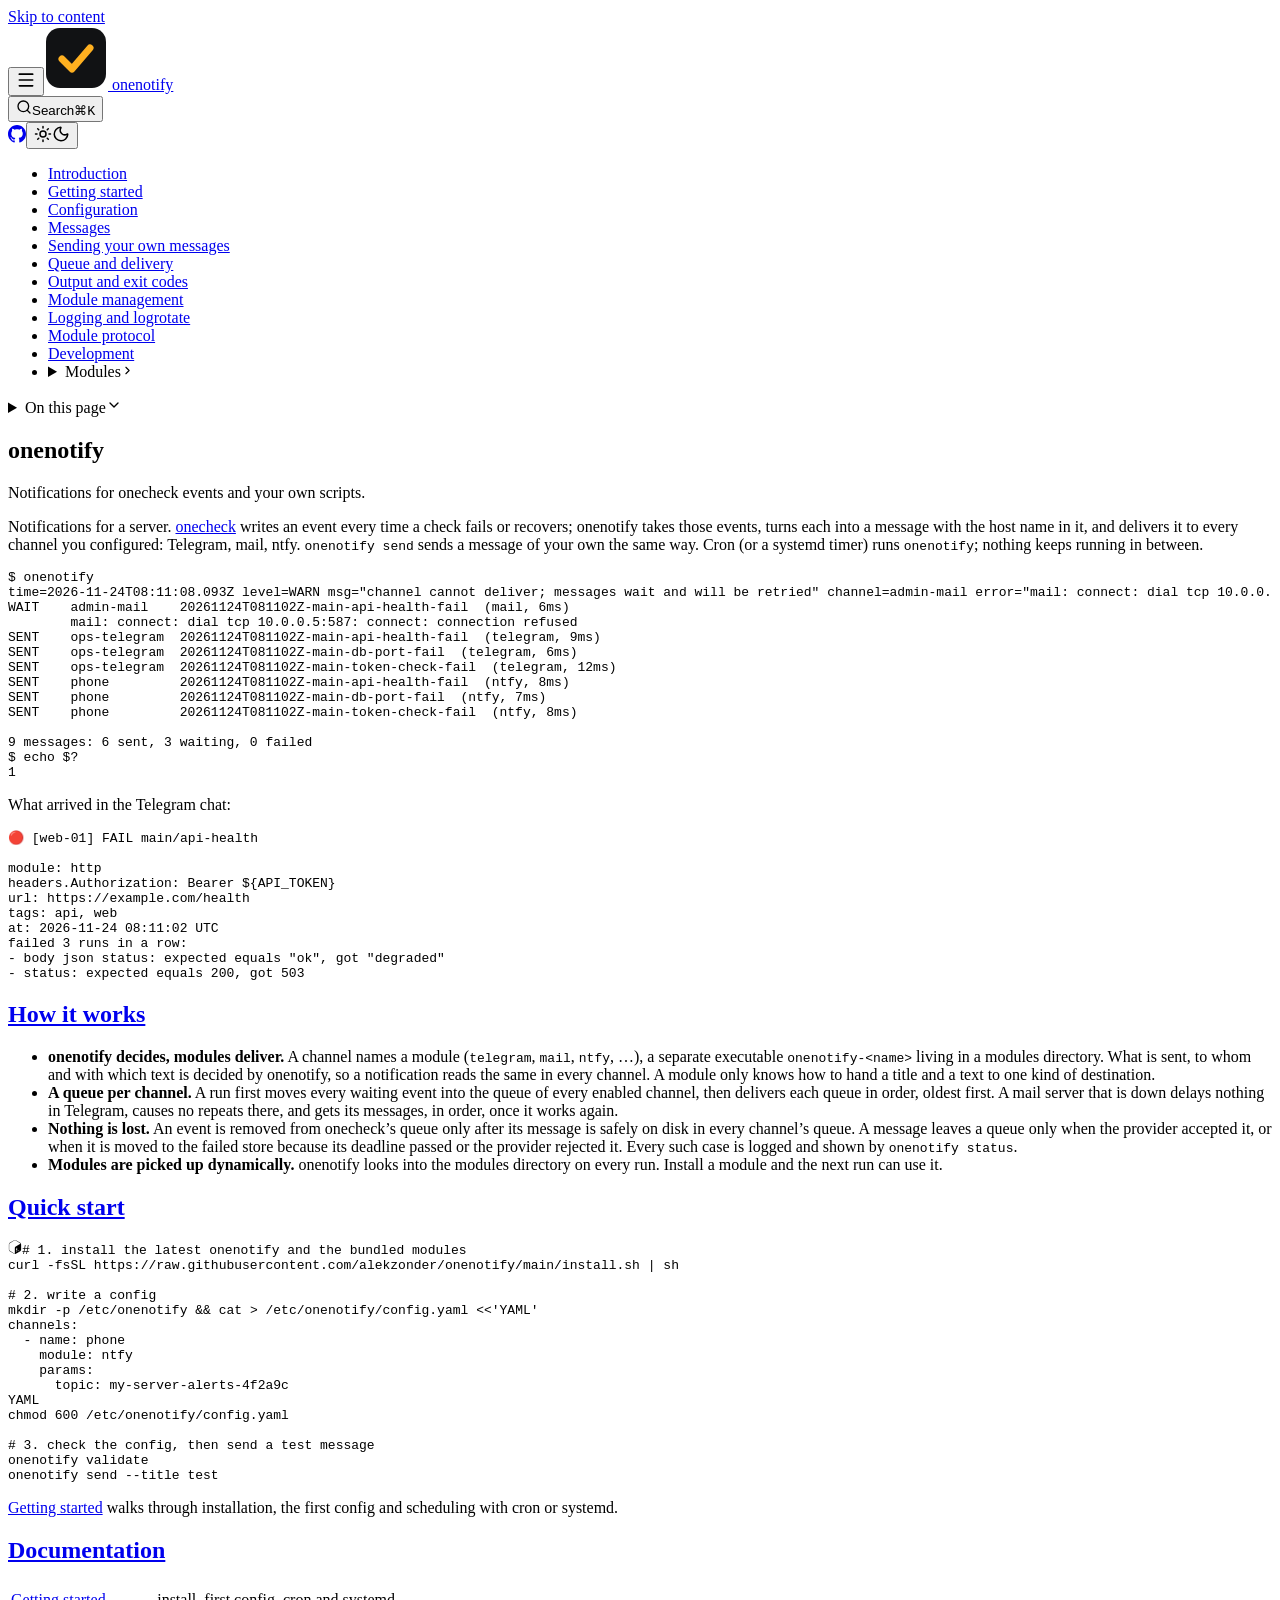
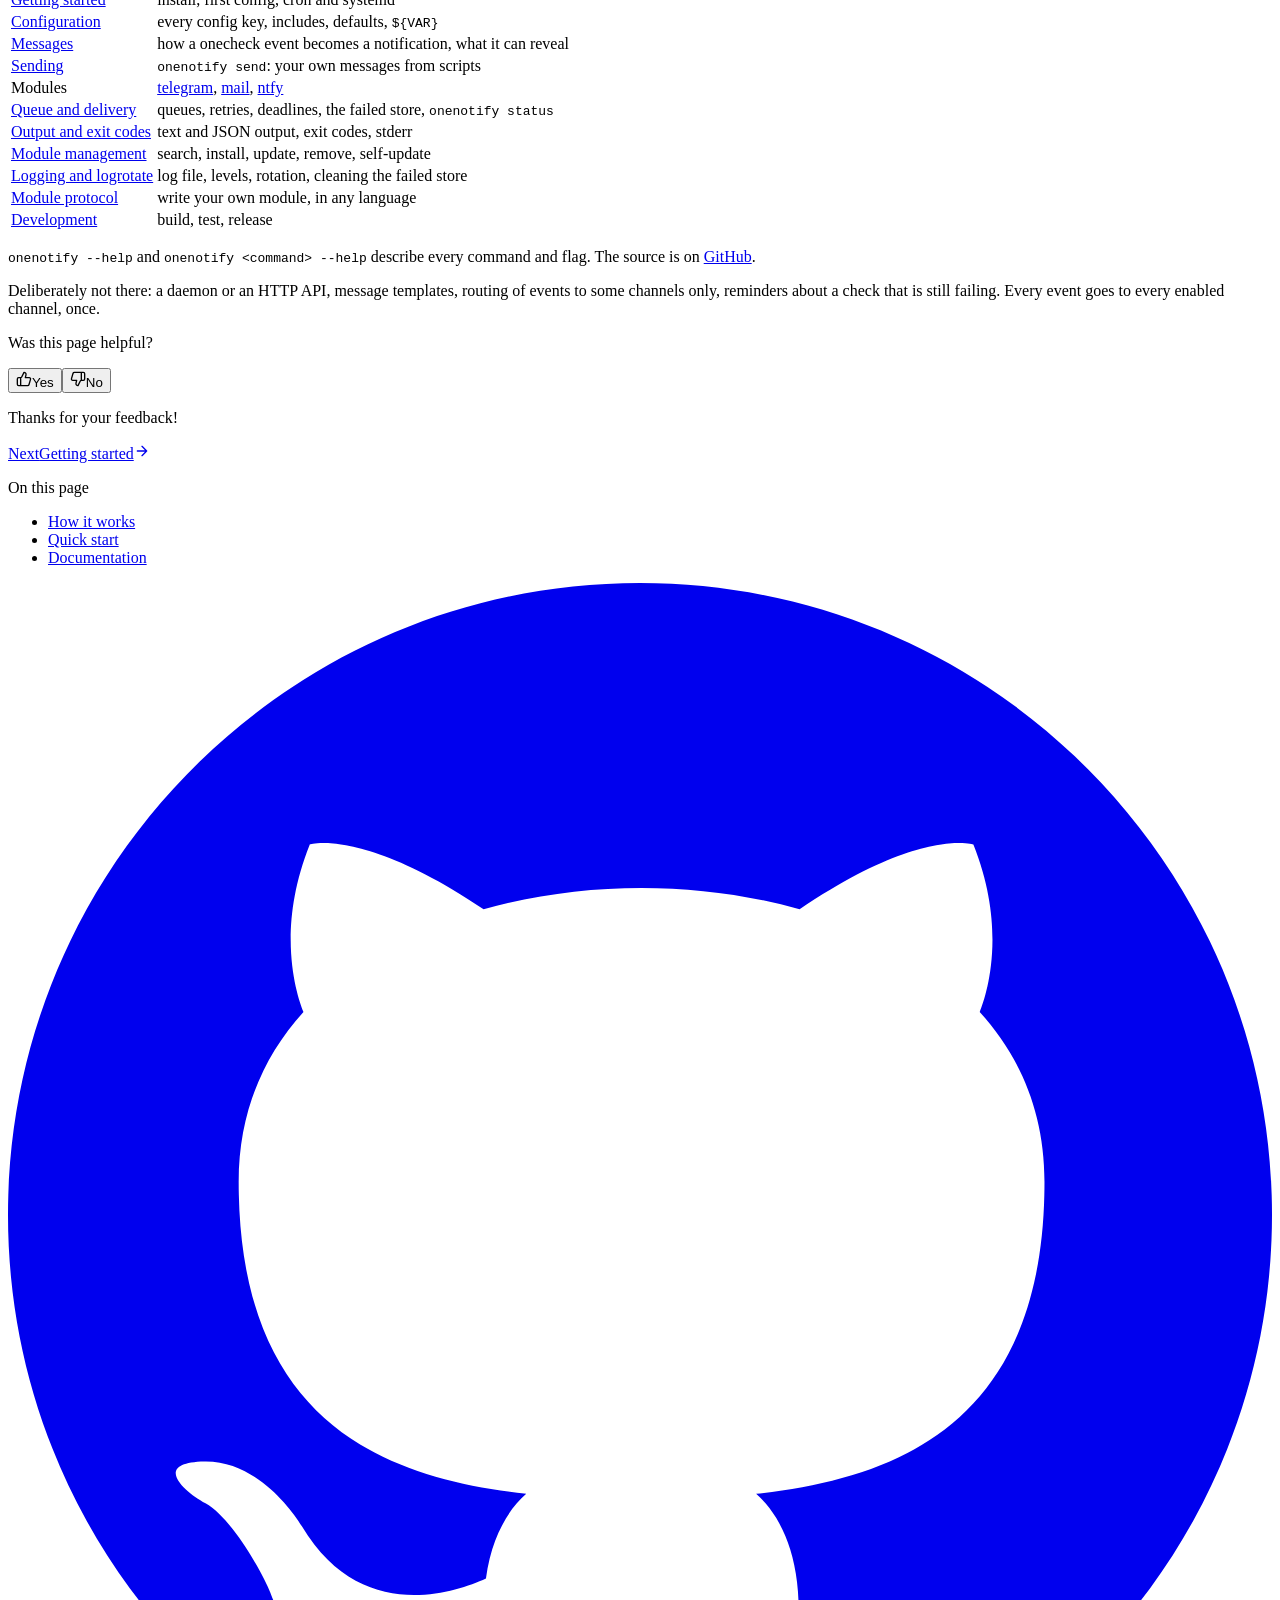
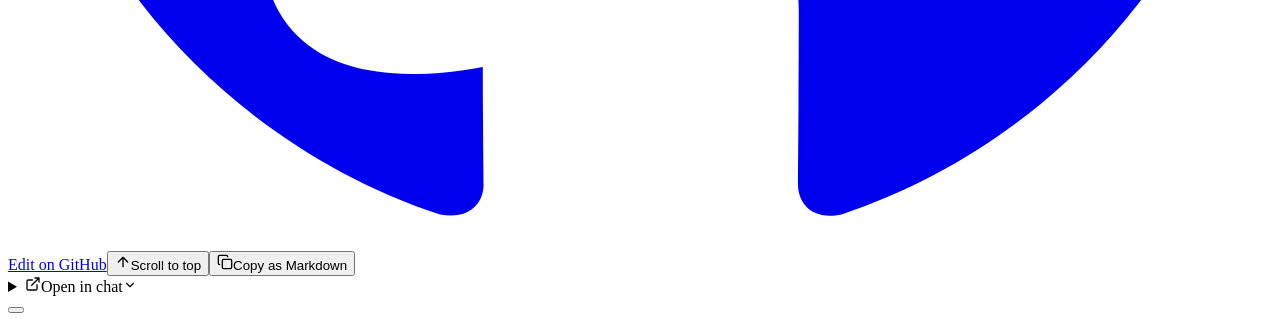
==== index.html @ 6917aebd "docs: publish a14c8c4" ====
<!DOCTYPE html><html dir="ltr" lang="en"><head><meta charset="utf-8"><meta name="viewport" content="width=device-width, initial-scale=1"><title>onenotify - onenotify</title><link href="/onenotify/favicon.svg" rel="icon" type="image/svg+xml"><style>@font-face{font-family:"Inter Tight-baf59d872beb280a";src:url("/onenotify/_astro/fonts/2536380416fd59fe.woff2") format("woff2");font-display:swap;unicode-range:U+0000-00FF,U+0131,U+0152-0153,U+02BB-02BC,U+02C6,U+02DA,U+02DC,U+0304,U+0308,U+0329,U+2000-206F,U+20AC,U+2122,U+2191,U+2193,U+2212,U+2215,U+FEFF,U+FFFD;font-weight:400;font-style:italic;}@font-face{font-family:"Inter Tight-baf59d872beb280a";src:url("/onenotify/_astro/fonts/2536380416fd59fe.woff2") format("woff2");font-display:swap;unicode-range:U+0000-00FF,U+0131,U+0152-0153,U+02BB-02BC,U+02C6,U+02DA,U+02DC,U+0304,U+0308,U+0329,U+2000-206F,U+20AC,U+2122,U+2191,U+2193,U+2212,U+2215,U+FEFF,U+FFFD;font-weight:500;font-style:italic;}@font-face{font-family:"Inter Tight-baf59d872beb280a";src:url("/onenotify/_astro/fonts/2536380416fd59fe.woff2") format("woff2");font-display:swap;unicode-range:U+0000-00FF,U+0131,U+0152-0153,U+02BB-02BC,U+02C6,U+02DA,U+02DC,U+0304,U+0308,U+0329,U+2000-206F,U+20AC,U+2122,U+2191,U+2193,U+2212,U+2215,U+FEFF,U+FFFD;font-weight:600;font-style:italic;}@font-face{font-family:"Inter Tight-baf59d872beb280a";src:url("/onenotify/_astro/fonts/2536380416fd59fe.woff2") format("woff2");font-display:swap;unicode-range:U+0000-00FF,U+0131,U+0152-0153,U+02BB-02BC,U+02C6,U+02DA,U+02DC,U+0304,U+0308,U+0329,U+2000-206F,U+20AC,U+2122,U+2191,U+2193,U+2212,U+2215,U+FEFF,U+FFFD;font-weight:700;font-style:italic;}@font-face{font-family:"Inter Tight-baf59d872beb280a";src:url("/onenotify/_astro/fonts/6d4bffbf7335e8f1.woff2") format("woff2");font-display:swap;unicode-range:U+0000-00FF,U+0131,U+0152-0153,U+02BB-02BC,U+02C6,U+02DA,U+02DC,U+0304,U+0308,U+0329,U+2000-206F,U+20AC,U+2122,U+2191,U+2193,U+2212,U+2215,U+FEFF,U+FFFD;font-weight:400;font-style:normal;}@font-face{font-family:"Inter Tight-baf59d872beb280a";src:url("/onenotify/_astro/fonts/6d4bffbf7335e8f1.woff2") format("woff2");font-display:swap;unicode-range:U+0000-00FF,U+0131,U+0152-0153,U+02BB-02BC,U+02C6,U+02DA,U+02DC,U+0304,U+0308,U+0329,U+2000-206F,U+20AC,U+2122,U+2191,U+2193,U+2212,U+2215,U+FEFF,U+FFFD;font-weight:500;font-style:normal;}@font-face{font-family:"Inter Tight-baf59d872beb280a";src:url("/onenotify/_astro/fonts/6d4bffbf7335e8f1.woff2") format("woff2");font-display:swap;unicode-range:U+0000-00FF,U+0131,U+0152-0153,U+02BB-02BC,U+02C6,U+02DA,U+02DC,U+0304,U+0308,U+0329,U+2000-206F,U+20AC,U+2122,U+2191,U+2193,U+2212,U+2215,U+FEFF,U+FFFD;font-weight:600;font-style:normal;}@font-face{font-family:"Inter Tight-baf59d872beb280a";src:url("/onenotify/_astro/fonts/6d4bffbf7335e8f1.woff2") format("woff2");font-display:swap;unicode-range:U+0000-00FF,U+0131,U+0152-0153,U+02BB-02BC,U+02C6,U+02DA,U+02DC,U+0304,U+0308,U+0329,U+2000-206F,U+20AC,U+2122,U+2191,U+2193,U+2212,U+2215,U+FEFF,U+FFFD;font-weight:700;font-style:normal;}@font-face{font-family:"Inter Tight-baf59d872beb280a fallback: Arial";src:local("Arial");font-display:swap;font-weight:400;font-style:italic;size-adjust:96.4951%;ascent-override:100.3937%;descent-override:24.9972%;line-gap-override:0%;}@font-face{font-family:"Inter Tight-baf59d872beb280a fallback: Arial";src:local("Arial");font-display:swap;font-weight:500;font-style:italic;size-adjust:96.4951%;ascent-override:100.3937%;descent-override:24.9972%;line-gap-override:0%;}@font-face{font-family:"Inter Tight-baf59d872beb280a fallback: Arial";src:local("Arial");font-display:swap;font-weight:600;font-style:italic;size-adjust:96.4951%;ascent-override:100.3937%;descent-override:24.9972%;line-gap-override:0%;}@font-face{font-family:"Inter Tight-baf59d872beb280a fallback: Arial Bold";src:local("Arial Bold");font-display:swap;font-weight:700;font-style:italic;size-adjust:89.6236%;ascent-override:108.0909%;descent-override:26.9138%;line-gap-override:0%;}@font-face{font-family:"Inter Tight-baf59d872beb280a fallback: Arial";src:local("Arial");font-display:swap;font-weight:400;font-style:normal;size-adjust:96.4951%;ascent-override:100.3937%;descent-override:24.9972%;line-gap-override:0%;}@font-face{font-family:"Inter Tight-baf59d872beb280a fallback: Arial";src:local("Arial");font-display:swap;font-weight:500;font-style:normal;size-adjust:96.4951%;ascent-override:100.3937%;descent-override:24.9972%;line-gap-override:0%;}@font-face{font-family:"Inter Tight-baf59d872beb280a fallback: Arial";src:local("Arial");font-display:swap;font-weight:600;font-style:normal;size-adjust:96.4951%;ascent-override:100.3937%;descent-override:24.9972%;line-gap-override:0%;}@font-face{font-family:"Inter Tight-baf59d872beb280a fallback: Arial Bold";src:local("Arial Bold");font-display:swap;font-weight:700;font-style:normal;size-adjust:89.6236%;ascent-override:108.0909%;descent-override:26.9138%;line-gap-override:0%;}:root{--blume-ff-inter-tight:"Inter Tight-baf59d872beb280a","Inter Tight-baf59d872beb280a fallback: Arial","Inter Tight-baf59d872beb280a fallback: Arial Bold",ui-sans-serif,system-ui,sans-serif;}</style><link rel="preload" href="/onenotify/_astro/fonts/2536380416fd59fe.woff2" as="font" type="font/woff2" crossorigin><link rel="preload" href="/onenotify/_astro/fonts/6d4bffbf7335e8f1.woff2" as="font" type="font/woff2" crossorigin><style>@font-face{font-family:Inter-b3ad1a2eee839360;src:url("/onenotify/_astro/fonts/91753f8d8da3aeb7.woff2") format("woff2");font-display:swap;unicode-range:U+0000-00FF,U+0131,U+0152-0153,U+02BB-02BC,U+02C6,U+02DA,U+02DC,U+0304,U+0308,U+0329,U+2000-206F,U+20AC,U+2122,U+2191,U+2193,U+2212,U+2215,U+FEFF,U+FFFD;font-weight:400;font-style:italic;}@font-face{font-family:Inter-b3ad1a2eee839360;src:url("/onenotify/_astro/fonts/91753f8d8da3aeb7.woff2") format("woff2");font-display:swap;unicode-range:U+0000-00FF,U+0131,U+0152-0153,U+02BB-02BC,U+02C6,U+02DA,U+02DC,U+0304,U+0308,U+0329,U+2000-206F,U+20AC,U+2122,U+2191,U+2193,U+2212,U+2215,U+FEFF,U+FFFD;font-weight:500;font-style:italic;}@font-face{font-family:Inter-b3ad1a2eee839360;src:url("/onenotify/_astro/fonts/91753f8d8da3aeb7.woff2") format("woff2");font-display:swap;unicode-range:U+0000-00FF,U+0131,U+0152-0153,U+02BB-02BC,U+02C6,U+02DA,U+02DC,U+0304,U+0308,U+0329,U+2000-206F,U+20AC,U+2122,U+2191,U+2193,U+2212,U+2215,U+FEFF,U+FFFD;font-weight:600;font-style:italic;}@font-face{font-family:Inter-b3ad1a2eee839360;src:url("/onenotify/_astro/fonts/91753f8d8da3aeb7.woff2") format("woff2");font-display:swap;unicode-range:U+0000-00FF,U+0131,U+0152-0153,U+02BB-02BC,U+02C6,U+02DA,U+02DC,U+0304,U+0308,U+0329,U+2000-206F,U+20AC,U+2122,U+2191,U+2193,U+2212,U+2215,U+FEFF,U+FFFD;font-weight:700;font-style:italic;}@font-face{font-family:Inter-b3ad1a2eee839360;src:url("/onenotify/_astro/fonts/e868cdf4720e9ea5.woff2") format("woff2");font-display:swap;unicode-range:U+0000-00FF,U+0131,U+0152-0153,U+02BB-02BC,U+02C6,U+02DA,U+02DC,U+0304,U+0308,U+0329,U+2000-206F,U+20AC,U+2122,U+2191,U+2193,U+2212,U+2215,U+FEFF,U+FFFD;font-weight:400;font-style:normal;}@font-face{font-family:Inter-b3ad1a2eee839360;src:url("/onenotify/_astro/fonts/e868cdf4720e9ea5.woff2") format("woff2");font-display:swap;unicode-range:U+0000-00FF,U+0131,U+0152-0153,U+02BB-02BC,U+02C6,U+02DA,U+02DC,U+0304,U+0308,U+0329,U+2000-206F,U+20AC,U+2122,U+2191,U+2193,U+2212,U+2215,U+FEFF,U+FFFD;font-weight:500;font-style:normal;}@font-face{font-family:Inter-b3ad1a2eee839360;src:url("/onenotify/_astro/fonts/e868cdf4720e9ea5.woff2") format("woff2");font-display:swap;unicode-range:U+0000-00FF,U+0131,U+0152-0153,U+02BB-02BC,U+02C6,U+02DA,U+02DC,U+0304,U+0308,U+0329,U+2000-206F,U+20AC,U+2122,U+2191,U+2193,U+2212,U+2215,U+FEFF,U+FFFD;font-weight:600;font-style:normal;}@font-face{font-family:Inter-b3ad1a2eee839360;src:url("/onenotify/_astro/fonts/e868cdf4720e9ea5.woff2") format("woff2");font-display:swap;unicode-range:U+0000-00FF,U+0131,U+0152-0153,U+02BB-02BC,U+02C6,U+02DA,U+02DC,U+0304,U+0308,U+0329,U+2000-206F,U+20AC,U+2122,U+2191,U+2193,U+2212,U+2215,U+FEFF,U+FFFD;font-weight:700;font-style:normal;}@font-face{font-family:"Inter-b3ad1a2eee839360 fallback: Arial";src:local("Arial");font-display:swap;font-weight:400;font-style:italic;size-adjust:107.7766%;ascent-override:89.885%;descent-override:22.3806%;line-gap-override:0%;}@font-face{font-family:"Inter-b3ad1a2eee839360 fallback: Arial";src:local("Arial");font-display:swap;font-weight:500;font-style:italic;size-adjust:107.7766%;ascent-override:89.885%;descent-override:22.3806%;line-gap-override:0%;}@font-face{font-family:"Inter-b3ad1a2eee839360 fallback: Arial";src:local("Arial");font-display:swap;font-weight:600;font-style:italic;size-adjust:107.7766%;ascent-override:89.885%;descent-override:22.3806%;line-gap-override:0%;}@font-face{font-family:"Inter-b3ad1a2eee839360 fallback: Arial Bold";src:local("Arial Bold");font-display:swap;font-weight:700;font-style:italic;size-adjust:100.1017%;ascent-override:96.7765%;descent-override:24.0966%;line-gap-override:0%;}@font-face{font-family:"Inter-b3ad1a2eee839360 fallback: Arial";src:local("Arial");font-display:swap;font-weight:400;font-style:normal;size-adjust:107.7766%;ascent-override:89.885%;descent-override:22.3806%;line-gap-override:0%;}@font-face{font-family:"Inter-b3ad1a2eee839360 fallback: Arial";src:local("Arial");font-display:swap;font-weight:500;font-style:normal;size-adjust:107.7766%;ascent-override:89.885%;descent-override:22.3806%;line-gap-override:0%;}@font-face{font-family:"Inter-b3ad1a2eee839360 fallback: Arial";src:local("Arial");font-display:swap;font-weight:600;font-style:normal;size-adjust:107.7766%;ascent-override:89.885%;descent-override:22.3806%;line-gap-override:0%;}@font-face{font-family:"Inter-b3ad1a2eee839360 fallback: Arial Bold";src:local("Arial Bold");font-display:swap;font-weight:700;font-style:normal;size-adjust:100.1017%;ascent-override:96.7765%;descent-override:24.0966%;line-gap-override:0%;}:root{--blume-ff-inter:Inter-b3ad1a2eee839360,"Inter-b3ad1a2eee839360 fallback: Arial","Inter-b3ad1a2eee839360 fallback: Arial Bold",ui-sans-serif,system-ui,sans-serif;}</style><link rel="preload" href="/onenotify/_astro/fonts/91753f8d8da3aeb7.woff2" as="font" type="font/woff2" crossorigin><link rel="preload" href="/onenotify/_astro/fonts/e868cdf4720e9ea5.woff2" as="font" type="font/woff2" crossorigin><style>@font-face{font-family:"IBM Plex Mono-66157aa95d42a4d7";src:url("/onenotify/_astro/fonts/121d3c4ae083d4e8.woff2") format("woff2");font-display:swap;unicode-range:U+0000-00FF,U+0131,U+0152-0153,U+02BB-02BC,U+02C6,U+02DA,U+02DC,U+0304,U+0308,U+0329,U+2000-206F,U+20AC,U+2122,U+2191,U+2193,U+2212,U+2215,U+FEFF,U+FFFD;font-weight:400;font-style:italic;}@font-face{font-family:"IBM Plex Mono-66157aa95d42a4d7";src:url("/onenotify/_astro/fonts/b845a071c227efe7.woff2") format("woff2");font-display:swap;unicode-range:U+0000-00FF,U+0131,U+0152-0153,U+02BB-02BC,U+02C6,U+02DA,U+02DC,U+0304,U+0308,U+0329,U+2000-206F,U+20AC,U+2122,U+2191,U+2193,U+2212,U+2215,U+FEFF,U+FFFD;font-weight:500;font-style:italic;}@font-face{font-family:"IBM Plex Mono-66157aa95d42a4d7";src:url("/onenotify/_astro/fonts/a51cd8cf8c448d24.woff2") format("woff2");font-display:swap;unicode-range:U+0000-00FF,U+0131,U+0152-0153,U+02BB-02BC,U+02C6,U+02DA,U+02DC,U+0304,U+0308,U+0329,U+2000-206F,U+20AC,U+2122,U+2191,U+2193,U+2212,U+2215,U+FEFF,U+FFFD;font-weight:600;font-style:italic;}@font-face{font-family:"IBM Plex Mono-66157aa95d42a4d7";src:url("/onenotify/_astro/fonts/c7badacef09f3c2d.woff2") format("woff2");font-display:swap;unicode-range:U+0000-00FF,U+0131,U+0152-0153,U+02BB-02BC,U+02C6,U+02DA,U+02DC,U+0304,U+0308,U+0329,U+2000-206F,U+20AC,U+2122,U+2191,U+2193,U+2212,U+2215,U+FEFF,U+FFFD;font-weight:400;font-style:normal;}@font-face{font-family:"IBM Plex Mono-66157aa95d42a4d7";src:url("/onenotify/_astro/fonts/d24207bc4518df49.woff2") format("woff2");font-display:swap;unicode-range:U+0000-00FF,U+0131,U+0152-0153,U+02BB-02BC,U+02C6,U+02DA,U+02DC,U+0304,U+0308,U+0329,U+2000-206F,U+20AC,U+2122,U+2191,U+2193,U+2212,U+2215,U+FEFF,U+FFFD;font-weight:500;font-style:normal;}@font-face{font-family:"IBM Plex Mono-66157aa95d42a4d7";src:url("/onenotify/_astro/fonts/46a5a390fda0f23a.woff2") format("woff2");font-display:swap;unicode-range:U+0000-00FF,U+0131,U+0152-0153,U+02BB-02BC,U+02C6,U+02DA,U+02DC,U+0304,U+0308,U+0329,U+2000-206F,U+20AC,U+2122,U+2191,U+2193,U+2212,U+2215,U+FEFF,U+FFFD;font-weight:600;font-style:normal;}@font-face{font-family:"IBM Plex Mono-66157aa95d42a4d7 fallback: Courier New";src:local("Courier New");font-display:swap;font-weight:400;font-style:italic;size-adjust:99.9837%;ascent-override:102.5167%;descent-override:27.5045%;}@font-face{font-family:"IBM Plex Mono-66157aa95d42a4d7 fallback: Courier New";src:local("Courier New");font-display:swap;font-weight:500;font-style:italic;size-adjust:99.9837%;ascent-override:102.5167%;descent-override:27.5045%;}@font-face{font-family:"IBM Plex Mono-66157aa95d42a4d7 fallback: Courier New";src:local("Courier New");font-display:swap;font-weight:600;font-style:italic;size-adjust:99.9837%;ascent-override:102.5167%;descent-override:27.5045%;}@font-face{font-family:"IBM Plex Mono-66157aa95d42a4d7 fallback: Courier New";src:local("Courier New");font-display:swap;font-weight:400;font-style:normal;size-adjust:99.9837%;ascent-override:102.5167%;descent-override:27.5045%;}@font-face{font-family:"IBM Plex Mono-66157aa95d42a4d7 fallback: Courier New";src:local("Courier New");font-display:swap;font-weight:500;font-style:normal;size-adjust:99.9837%;ascent-override:102.5167%;descent-override:27.5045%;}@font-face{font-family:"IBM Plex Mono-66157aa95d42a4d7 fallback: Courier New";src:local("Courier New");font-display:swap;font-weight:600;font-style:normal;size-adjust:99.9837%;ascent-override:102.5167%;descent-override:27.5045%;}:root{--blume-ff-ibm-plex-mono:"IBM Plex Mono-66157aa95d42a4d7","IBM Plex Mono-66157aa95d42a4d7 fallback: Courier New",ui-monospace,"SF Mono",Menlo,monospace;}</style><link rel="preload" href="/onenotify/_astro/fonts/121d3c4ae083d4e8.woff2" as="font" type="font/woff2" crossorigin><link rel="preload" href="/onenotify/_astro/fonts/b845a071c227efe7.woff2" as="font" type="font/woff2" crossorigin><link rel="preload" href="/onenotify/_astro/fonts/a51cd8cf8c448d24.woff2" as="font" type="font/woff2" crossorigin><link rel="preload" href="/onenotify/_astro/fonts/c7badacef09f3c2d.woff2" as="font" type="font/woff2" crossorigin><link rel="preload" href="/onenotify/_astro/fonts/d24207bc4518df49.woff2" as="font" type="font/woff2" crossorigin><link rel="preload" href="/onenotify/_astro/fonts/46a5a390fda0f23a.woff2" as="font" type="font/woff2" crossorigin><link rel="canonical" href="https://alekzonder.github.io/onenotify"><meta name="description" content="Notifications for onecheck events and your own scripts."><meta property="og:type" content="website"><meta property="og:site_name" content="onenotify"><meta property="og:title" content="onenotify - onenotify"><meta property="og:description" content="Notifications for onecheck events and your own scripts."><meta property="og:url" content="https://alekzonder.github.io/onenotify"><meta property="og:image" content="https://alekzonder.github.io/onenotify/og/index.png"><meta property="og:image:type" content="image/png"><meta property="og:image:width" content="1200"><meta property="og:image:height" content="630"><meta property="og:image:alt" content="onenotify - onenotify"><meta name="twitter:image" content="https://alekzonder.github.io/onenotify/og/index.png"><meta name="twitter:image:alt" content="onenotify - onenotify"><meta name="twitter:card" content="summary_large_image"><meta name="twitter:title" content="onenotify - onenotify"><meta name="twitter:description" content="Notifications for onecheck events and your own scripts."><script type="application/ld+json">{"@context":"https://schema.org","@graph":[{"@id":"https://alekzonder.github.io#website","@type":"WebSite","name":"onenotify","url":"https://alekzonder.github.io/onenotify"}]}</script><script data-mode="system">(()=>{const m=document.currentScript?.dataset.mode??"system";const s=localStorage.getItem("blume-theme");const sys=matchMedia("(prefers-color-scheme: dark)").matches?"dark":"light";document.documentElement.dataset.theme=s??(m==="system"?sys:m);})();</script><link rel="stylesheet" href="/onenotify/_astro/Header.M5HZBbqe.css"><link rel="stylesheet" href="/onenotify/_astro/_..Dh1lrEbS.css"></head><body class="bg-background font-sans text-foreground antialiased" data-blume-image-zoom data-i18n-copy-code="Copy code" data-i18n-diagram-error="Could not render this diagram."><a class="absolute start-[-999px] top-0 z-[100] bg-accent px-4 py-2 text-accent-foreground focus:start-0" href="#blume-content">Skip to content</a><header class="sticky top-0 z-40 flex h-16 items-center gap-3 bg-background/90 px-4 backdrop-blur md:px-6" data-blume-header><button aria-label="Toggle navigation" class="inline-flex size-9 cursor-pointer items-center justify-center rounded-full text-muted-foreground transition-colors hover:bg-muted hover:text-foreground lg:hidden" data-blume-nav-toggle type="button"><svg aria-hidden="true" height="20" viewBox="0 0 24 24" width="20" xmlns="http://www.w3.org/2000/svg"><path fill="none" stroke="currentColor" stroke-linecap="round" stroke-linejoin="round" stroke-width="2" d="M4 5h16M4 12h16M4 19h16"/></svg></button><a class="inline-flex items-center gap-2 font-semibold text-base text-foreground" href="/onenotify"><span aria-hidden="true" class="inline-flex h-5 items-center [&amp;&gt;svg]:h-5 [&amp;&gt;svg]:w-auto"><svg xmlns="http://www.w3.org/2000/svg" width="64" height="64" viewBox="0 0 64 64">
  <rect x="2" y="2" width="60" height="60" rx="14" fill="#111214"/>
  <path d="M18 33 L28 43 L46 22" fill="none" stroke="#ffb020" stroke-width="7" stroke-linecap="round" stroke-linejoin="round"/>
</svg>
</span><span>onenotify</span></a><div class="flex-1"></div><script type="module" src="/onenotify/_astro/Search.astro_astro_type_script_index_0_lang.CMURajBg.js"></script><blume-search class="contents" data-i18n-all="All" data-i18n-ask="Ask AI" data-i18n-ask-hint="Get an instant answer from AI" data-i18n-dev="Search is available in the production build." data-i18n-empty="No results found." data-i18n-error="Something went wrong. Please try again." data-i18n-popular="Popular" data-i18n-results="Results"><button aria-label="Search" class="inline-flex h-9 cursor-pointer items-center gap-2 rounded-full border border-border bg-background px-3 text-muted-foreground text-sm transition-colors hover:border-foreground hover:text-foreground sm:min-w-48" data-blume-search-open type="button"><svg aria-hidden="true" height="16" viewBox="0 0 24 24" width="16" xmlns="http://www.w3.org/2000/svg"><g fill="none" stroke="currentColor" stroke-linecap="round" stroke-linejoin="round" stroke-width="2"><path d="m21 21l-4.34-4.34"/><circle cx="11" cy="11" r="8"/></g></svg><span class="flex-1 text-start max-sm:hidden">Search</span><kbd class="font-mono text-[0.7rem] max-sm:hidden" data-blume-search-kbd>⌘K</kbd></button><dialog aria-label="Search docs" class="mx-auto mt-[8vh] mb-auto h-[min(480px,90dvh)] w-[min(62.5rem,94vw)] flex-col overflow-hidden rounded-blume border border-border bg-background/80 p-0 text-foreground shadow-2xl outline-none backdrop-blur-xl backdrop:bg-black/30 open:flex sm:mt-auto" data-blume-search-dialog><div class="flex items-center gap-2.5 border-border border-b px-4 py-3 text-muted-foreground"><svg aria-hidden="true" height="18" viewBox="0 0 24 24" width="18" xmlns="http://www.w3.org/2000/svg"><g fill="none" stroke="currentColor" stroke-linecap="round" stroke-linejoin="round" stroke-width="2"><path d="m21 21l-4.34-4.34"/><circle cx="11" cy="11" r="8"/></g></svg><input aria-label="Search docs" autocomplete="off" class="flex-1 border-0 bg-transparent text-foreground text-sm pointer-coarse:text-base focus:outline-none [&amp;::-webkit-search-cancel-button]:appearance-none" data-blume-search-input placeholder="Search documentation…" type="search"><kbd class="rounded border border-border bg-muted px-1 py-0.5 font-mono text-[0.7rem]">Esc</kbd></div><div class="grid min-h-0 flex-1 md:grid-cols-[22rem_minmax(0,1fr)]" data-blume-search-grid><div class="flex min-h-0 flex-col md:border-border md:border-e"><div class="flex flex-wrap gap-1.5 border-border border-b px-3 py-2" data-blume-search-filters hidden></div><div class="min-h-0 flex-1 overflow-y-auto p-2" data-blume-search-results></div><p class="m-0 px-4 py-6 text-center text-muted-foreground text-sm" data-blume-search-message hidden></p></div><div class="hidden min-h-0 overflow-y-auto p-5 md:block" data-blume-search-preview></div></div><div class="flex items-center justify-between gap-3 border-border border-t px-3 py-2 text-muted-foreground text-xs"><span></span><div class="flex items-center gap-3"><span class="flex items-center gap-1"><kbd class="rounded border border-border bg-muted px-1 py-0.5 font-mono text-[0.65rem]">↑</kbd><kbd class="rounded border border-border bg-muted px-1 py-0.5 font-mono text-[0.65rem]">↓</kbd>navigate</span><span class="flex items-center gap-1"><kbd class="rounded border border-border bg-muted px-1 py-0.5 font-mono text-[0.65rem]">↵</kbd>open</span><span class="flex items-center gap-1 max-md:hidden"><kbd class="rounded border border-border bg-muted px-1 py-0.5 font-mono text-[0.65rem]" data-blume-search-preview-kbd>⌘J</kbd>preview</span></div></div></dialog><script data-blume-search-popular type="application/json">[{"label":"Introduction","route":"/"},{"label":"Getting started","route":"/getting-started"},{"label":"Configuration","route":"/configuration"},{"label":"Messages","route":"/messages"},{"label":"Sending your own messages","route":"/sending"},{"label":"Queue and delivery","route":"/queue-and-delivery"}]</script></blume-search><div class="flex items-center gap-2"><a aria-label="GitHub repository" class="inline-flex size-9 cursor-pointer items-center justify-center rounded-full text-muted-foreground transition-colors hover:bg-muted hover:text-foreground" href="https://github.com/alekzonder/onenotify" rel="noreferrer" target="_blank"><svg aria-hidden="true" fill="currentColor" height="18" viewBox="0 0 16 16" width="18" xmlns="http://www.w3.org/2000/svg"><path fill-rule="evenodd" clip-rule="evenodd" d="M8 0C3.58 0 0 3.58 0 8C0 11.54 2.29 14.53 5.47 15.59C5.87 15.66 6.02 15.42 6.02 15.21C6.02 15.02 6.01 14.39 6.01 13.72C4 14.09 3.48 13.23 3.32 12.78C3.23 12.55 2.84 11.84 2.5 11.65C2.22 11.5 1.82 11.13 2.49 11.12C3.12 11.11 3.57 11.7 3.72 11.94C4.44 13.15 5.59 12.81 6.05 12.6C6.12 12.08 6.33 11.73 6.56 11.53C4.78 11.33 2.92 10.64 2.92 7.58C2.92 6.71 3.23 5.99 3.74 5.43C3.66 5.23 3.38 4.41 3.82 3.31C3.82 3.31 4.49 3.1 6.02 4.13C6.66 3.95 7.34 3.86 8.02 3.86C8.7 3.86 9.38 3.95 10.02 4.13C11.55 3.09 12.22 3.31 12.22 3.31C12.66 4.41 12.38 5.23 12.3 5.43C12.81 5.99 13.12 6.7 13.12 7.58C13.12 10.65 11.25 11.33 9.47 11.53C9.76 11.78 10.01 12.26 10.01 13.01C10.01 14.08 10 14.94 10 15.21C10 15.42 10.15 15.67 10.55 15.59C13.71 14.53 16 11.53 16 8C16 3.58 12.42 0 8 0Z"/></svg></a><button aria-label="Toggle color theme" class="inline-flex size-9 cursor-pointer items-center justify-center rounded-full text-muted-foreground transition-colors hover:bg-muted hover:text-foreground" data-blume-theme-toggle type="button"><span class="inline-flex dark:hidden"><svg aria-hidden="true" height="18" viewBox="0 0 24 24" width="18" xmlns="http://www.w3.org/2000/svg"><g fill="none" stroke="currentColor" stroke-linecap="round" stroke-linejoin="round" stroke-width="2"><circle cx="12" cy="12" r="4"/><path d="M12 2v2m0 16v2M4.93 4.93l1.41 1.41m11.32 11.32l1.41 1.41M2 12h2m16 0h2M6.34 17.66l-1.41 1.41M19.07 4.93l-1.41 1.41"/></g></svg></span><span class="hidden dark:inline-flex"><svg aria-hidden="true" height="18" viewBox="0 0 24 24" width="18" xmlns="http://www.w3.org/2000/svg"><path fill="none" stroke="currentColor" stroke-linecap="round" stroke-linejoin="round" stroke-width="2" d="M20.985 12.486a9 9 0 1 1-9.473-9.472c.405-.022.617.46.402.803a6 6 0 0 0 8.268 8.268c.344-.215.825-.004.803.401"/></svg></span></button></div></header><script>(()=>{const dr=()=>{const h=document.querySelector("[data-blume-header]");if(h){document.documentElement.style.setProperty("--blume-drawer-top",h.getBoundingClientRect().bottom+"px");}};document.addEventListener("click",(e)=>{const t=e.target.closest("[data-blume-theme-toggle]");if(t){const d=document.documentElement;const next=d.dataset.theme==="dark"?"light":"dark";const s=document.createElement("style");s.appendChild(document.createTextNode("*,*::before,*::after{transition:none!important}"));document.head.appendChild(s);d.dataset.theme=next;localStorage.setItem("blume-theme",next);window.getComputedStyle(d).opacity;setTimeout(()=>document.head.removeChild(s),1);}const n=e.target.closest("[data-blume-nav-toggle]");if(n){const d=document.documentElement;const open=d.toggleAttribute("data-blume-nav-open");if(open){dr();}d.style.overflow=open?"hidden":"";}const b=e.target.closest("[data-blume-banner-dismiss]");if(b){const bar=b.closest("[data-blume-banner]");const k=bar&&bar.getAttribute("data-banner-key");if(k){localStorage.setItem("blume-banner:"+k,"1");}document.documentElement.setAttribute("data-blume-banner-hidden","");requestAnimationFrame(dr);}});addEventListener("resize",()=>{const d=document.documentElement;if(!d.hasAttribute("data-blume-nav-open")){return;}if(matchMedia("(min-width:64rem)").matches){d.removeAttribute("data-blume-nav-open");d.style.overflow="";}else{dr();}});})();</script><div class="mx-auto grid grid-cols-1 items-start lg:grid-cols-[17.5rem_minmax(0,1fr)] xl:grid-cols-[17.5rem_minmax(0,1fr)_17.5rem]" data-blume-doc-grid><aside aria-label="Primary" data-blume-nav-drawer class="fixed top-[var(--blume-drawer-top,4rem)] start-0 z-[35] h-[calc(100dvh-var(--blume-drawer-top,4rem))] w-64 max-w-[80vw] -translate-x-[105%] overflow-y-auto border-border border-e bg-background px-5 pt-4 pb-6 transition-transform rtl:translate-x-[105%] [:where([data-blume-nav-open])_&amp;]:translate-x-0! lg:sticky lg:top-16 lg:z-auto lg:h-[calc(100dvh-4rem)] lg:w-auto lg:max-w-none lg:translate-x-0! lg:border-e-0 lg:bg-transparent lg:px-4"><nav><ul class="m-0 list-none space-y-px p-0"><li><a aria-current="page" class="block rounded-[0.65rem] px-2.5 py-1.5 text-muted-foreground text-sm transition-colors hover:bg-muted hover:text-foreground aria-[current=page]:bg-muted aria-[current=page]:font-medium aria-[current=page]:text-foreground" href="/onenotify"><span class="flex items-center gap-2"><span class="flex-1 truncate">Introduction</span></span></a></li><li><a class="block rounded-[0.65rem] px-2.5 py-1.5 text-muted-foreground text-sm transition-colors hover:bg-muted hover:text-foreground aria-[current=page]:bg-muted aria-[current=page]:font-medium aria-[current=page]:text-foreground" href="/onenotify/getting-started"><span class="flex items-center gap-2"><span class="flex-1 truncate">Getting started</span></span></a></li><li><a class="block rounded-[0.65rem] px-2.5 py-1.5 text-muted-foreground text-sm transition-colors hover:bg-muted hover:text-foreground aria-[current=page]:bg-muted aria-[current=page]:font-medium aria-[current=page]:text-foreground" href="/onenotify/configuration"><span class="flex items-center gap-2"><span class="flex-1 truncate">Configuration</span></span></a></li><li><a class="block rounded-[0.65rem] px-2.5 py-1.5 text-muted-foreground text-sm transition-colors hover:bg-muted hover:text-foreground aria-[current=page]:bg-muted aria-[current=page]:font-medium aria-[current=page]:text-foreground" href="/onenotify/messages"><span class="flex items-center gap-2"><span class="flex-1 truncate">Messages</span></span></a></li><li><a class="block rounded-[0.65rem] px-2.5 py-1.5 text-muted-foreground text-sm transition-colors hover:bg-muted hover:text-foreground aria-[current=page]:bg-muted aria-[current=page]:font-medium aria-[current=page]:text-foreground" href="/onenotify/sending"><span class="flex items-center gap-2"><span class="flex-1 truncate">Sending your own messages</span></span></a></li><li><a class="block rounded-[0.65rem] px-2.5 py-1.5 text-muted-foreground text-sm transition-colors hover:bg-muted hover:text-foreground aria-[current=page]:bg-muted aria-[current=page]:font-medium aria-[current=page]:text-foreground" href="/onenotify/queue-and-delivery"><span class="flex items-center gap-2"><span class="flex-1 truncate">Queue and delivery</span></span></a></li><li><a class="block rounded-[0.65rem] px-2.5 py-1.5 text-muted-foreground text-sm transition-colors hover:bg-muted hover:text-foreground aria-[current=page]:bg-muted aria-[current=page]:font-medium aria-[current=page]:text-foreground" href="/onenotify/output-and-exit-codes"><span class="flex items-center gap-2"><span class="flex-1 truncate">Output and exit codes</span></span></a></li><li><a class="block rounded-[0.65rem] px-2.5 py-1.5 text-muted-foreground text-sm transition-colors hover:bg-muted hover:text-foreground aria-[current=page]:bg-muted aria-[current=page]:font-medium aria-[current=page]:text-foreground" href="/onenotify/module-management"><span class="flex items-center gap-2"><span class="flex-1 truncate">Module management</span></span></a></li><li><a class="block rounded-[0.65rem] px-2.5 py-1.5 text-muted-foreground text-sm transition-colors hover:bg-muted hover:text-foreground aria-[current=page]:bg-muted aria-[current=page]:font-medium aria-[current=page]:text-foreground" href="/onenotify/logging-and-logrotate"><span class="flex items-center gap-2"><span class="flex-1 truncate">Logging and logrotate</span></span></a></li><li><a class="block rounded-[0.65rem] px-2.5 py-1.5 text-muted-foreground text-sm transition-colors hover:bg-muted hover:text-foreground aria-[current=page]:bg-muted aria-[current=page]:font-medium aria-[current=page]:text-foreground" href="/onenotify/module-protocol"><span class="flex items-center gap-2"><span class="flex-1 truncate">Module protocol</span></span></a></li><li><a class="block rounded-[0.65rem] px-2.5 py-1.5 text-muted-foreground text-sm transition-colors hover:bg-muted hover:text-foreground aria-[current=page]:bg-muted aria-[current=page]:font-medium aria-[current=page]:text-foreground" href="/onenotify/development"><span class="flex items-center gap-2"><span class="flex-1 truncate">Development</span></span></a></li><li class="mt-0.5"><details class="group"><summary class="flex cursor-pointer list-none items-center gap-1.5 rounded-[0.65rem] px-2.5 py-1.5 text-muted-foreground text-sm transition-colors hover:bg-muted hover:text-foreground [&amp;::-webkit-details-marker]:hidden"><span class="flex-1 truncate">Modules</span><span class="shrink-0 text-muted-foreground transition-transform group-open:rotate-90"><svg aria-hidden="true" height="13" viewBox="0 0 24 24" width="13" xmlns="http://www.w3.org/2000/svg"><path fill="none" stroke="currentColor" stroke-linecap="round" stroke-linejoin="round" stroke-width="2" d="m9 18l6-6l-6-6"/></svg></span></summary><div class="space-y-0.5 border-border border-l pl-3"><ul class="m-0 list-none space-y-px p-0"><li><a class="block rounded-[0.65rem] px-2.5 py-1.5 text-muted-foreground text-sm transition-colors hover:bg-muted hover:text-foreground aria-[current=page]:bg-muted aria-[current=page]:font-medium aria-[current=page]:text-foreground" href="/onenotify/modules/telegram"><span class="flex items-center gap-2"><span class="flex-1 truncate">telegram</span></span></a></li><li><a class="block rounded-[0.65rem] px-2.5 py-1.5 text-muted-foreground text-sm transition-colors hover:bg-muted hover:text-foreground aria-[current=page]:bg-muted aria-[current=page]:font-medium aria-[current=page]:text-foreground" href="/onenotify/modules/mail"><span class="flex items-center gap-2"><span class="flex-1 truncate">mail</span></span></a></li><li><a class="block rounded-[0.65rem] px-2.5 py-1.5 text-muted-foreground text-sm transition-colors hover:bg-muted hover:text-foreground aria-[current=page]:bg-muted aria-[current=page]:font-medium aria-[current=page]:text-foreground" href="/onenotify/modules/ntfy"><span class="flex items-center gap-2"><span class="flex-1 truncate">ntfy</span></span></a></li></ul><script type="module">var e=class extends HTMLElement{connectedCallback(){this.dataset.ready||(this.dataset.ready=`1`,this.addEventListener(`click`,e=>{let t=e.target;if(!(t instanceof Element))return;let n=t.closest(`[data-nav-to]`);if(n&&this.contains(n)){let t=n.getAttribute(`data-nav-to`);t&&this.panel(t)&&(e.preventDefault(),this.show(t,!0));return}let r=t.closest(`[data-nav-back]`);r&&this.contains(r)&&(e.preventDefault(),this.show(r.getAttribute(`data-nav-back`)||`root`,!0))}),this.show(this.dataset.initial||`root`,!1))}panel(e){return this.querySelector(`[data-nav-panel="${e}"]`)}depth(e){return e===`root`?0:e.split(`.`).length}reduced(){return window.matchMedia(`(prefers-reduced-motion: reduce)`).matches}show(e,t){let n=this.panel(e)||this.panel(`root`);if(!n)return;let r=n.getAttribute(`data-nav-panel`),i=this.active;if(i===n)return;if(this.finishSlide&&this.finishSlide(),this.active=n,this.dataset.active=r,!(t&&i)||this.reduced()){for(let e of this.querySelectorAll(`[data-nav-panel]`))e.hidden=e!==n;return}let a=this.depth(r)>this.depth(i.getAttribute(`data-nav-panel`));this.slide(i,n,a)}slide(e,t,n){let r=getComputedStyle(this).direction===`rtl`?-1:1,i=(n?-1:1)*r,a=e.offsetHeight;this.style.position=`relative`,this.style.overflow=`hidden`,this.style.height=`${a}px`,t.hidden=!1;for(let n of[e,t])n.style.position=`absolute`,n.style.top=`0`,n.style.insetInlineStart=`0`,n.style.width=`100%`;let o=t.offsetHeight;this.style.height=`${o}px`;let s={duration:260,easing:`cubic-bezier(0.33, 1, 0.68, 1)`},c=[e.animate([{transform:`translateX(0)`},{transform:`translateX(${i*100}%)`}],s),t.animate([{transform:`translateX(${-i*100}%)`},{transform:`translateX(0)`}],s),this.animate([{height:`${a}px`},{height:`${o}px`}],s)],l=!1,u=()=>{if(!l){l=!0;for(let e of c)e.cancel();e.hidden=!0;for(let n of[e,t])n.style.position=``,n.style.top=``,n.style.insetInlineStart=``,n.style.width=``,n.style.transform=``;this.style.position=``,this.style.overflow=``,this.style.height=``,this.finishSlide=null}};this.finishSlide=u,c[0].finished.then(u,u)}};customElements.get(`blume-nav`)||customElements.define(`blume-nav`,e);</script></div></details></li></ul></nav></aside><main class="px-6 pt-6 pb-10 lg:px-8 xl:px-10" id="blume-content"><details class="group mx-auto mb-6 max-w-[42rem] rounded-blume border border-border xl:hidden"><summary class="flex cursor-pointer list-none items-center justify-between gap-2 px-4 py-3 font-medium text-foreground text-sm [&amp;::-webkit-details-marker]:hidden"><span>On this page</span><svg aria-hidden="true" class="text-muted-foreground transition-transform group-open:rotate-180" height="16" viewBox="0 0 24 24" width="16" xmlns="http://www.w3.org/2000/svg"><path fill="none" stroke="currentColor" stroke-linecap="round" stroke-linejoin="round" stroke-width="2" d="m6 9l6 6l6-6"/></svg></summary><blume-toc class="block"><ul class="m-0 list-none border-border border-t p-2"><li style="padding-inline-start:0rem"><a class="block rounded-md px-2 py-1.5 text-muted-foreground text-sm transition-colors hover:text-foreground aria-[current=location]:font-medium aria-[current=location]:text-foreground" href="#how-it-works">How it works</a></li><li style="padding-inline-start:0rem"><a class="block rounded-md px-2 py-1.5 text-muted-foreground text-sm transition-colors hover:text-foreground aria-[current=location]:font-medium aria-[current=location]:text-foreground" href="#quick-start">Quick start</a></li><li style="padding-inline-start:0rem"><a class="block rounded-md px-2 py-1.5 text-muted-foreground text-sm transition-colors hover:text-foreground aria-[current=location]:font-medium aria-[current=location]:text-foreground" href="#documentation">Documentation</a></li></ul></blume-toc></details><article class="prose mx-auto max-w-[42rem]" dir="ltr"><h1>onenotify</h1><p class="text-lg text-muted-foreground">Notifications for onecheck events and your own scripts.</p><p>Notifications for a server. <a href="https://alekzonder.github.io/onecheck">onecheck</a>
writes an event every time a check fails or recovers; onenotify takes those
events, turns each into a message with the host name in it, and delivers it to
every channel you configured: Telegram, mail, ntfy. <code>onenotify send</code> sends a
message of your own the same way. Cron (or a systemd timer) runs <code>onenotify</code>;
nothing keeps running in between.</p>
<pre class="astro-code astro-code-themes github-light github-dark" style="--shiki-light:#24292e;--shiki-dark:#e1e4e8;--shiki-light-bg:#fff;--shiki-dark-bg:#24292e; overflow-x: auto;" tabindex="0" data-language="console"><code><span class="line"><span style="--shiki-light:#24292E;--shiki-dark:#E1E4E8">$ onenotify</span></span>
<span class="line"><span style="--shiki-light:#005CC5;--shiki-dark:#79B8FF">time=2026-11-24T08:11:08.093Z level=WARN msg="channel cannot deliver; messages wait and will be retried" channel=admin-mail error="mail: connect: dial tcp 10.0.0.5:587: connect: connection refused"</span></span>
<span class="line"><span style="--shiki-light:#005CC5;--shiki-dark:#79B8FF">WAIT    admin-mail    20261124T081102Z-main-api-health-fail  (mail, 6ms)</span></span>
<span class="line"><span style="--shiki-light:#005CC5;--shiki-dark:#79B8FF">        mail: connect: dial tcp 10.0.0.5:587: connect: connection refused</span></span>
<span class="line"><span style="--shiki-light:#005CC5;--shiki-dark:#79B8FF">SENT    ops-telegram  20261124T081102Z-main-api-health-fail  (telegram, 9ms)</span></span>
<span class="line"><span style="--shiki-light:#005CC5;--shiki-dark:#79B8FF">SENT    ops-telegram  20261124T081102Z-main-db-port-fail  (telegram, 6ms)</span></span>
<span class="line"><span style="--shiki-light:#005CC5;--shiki-dark:#79B8FF">SENT    ops-telegram  20261124T081102Z-main-token-check-fail  (telegram, 12ms)</span></span>
<span class="line"><span style="--shiki-light:#005CC5;--shiki-dark:#79B8FF">SENT    phone         20261124T081102Z-main-api-health-fail  (ntfy, 8ms)</span></span>
<span class="line"><span style="--shiki-light:#005CC5;--shiki-dark:#79B8FF">SENT    phone         20261124T081102Z-main-db-port-fail  (ntfy, 7ms)</span></span>
<span class="line"><span style="--shiki-light:#005CC5;--shiki-dark:#79B8FF">SENT    phone         20261124T081102Z-main-token-check-fail  (ntfy, 8ms)</span></span>
<span class="line"></span>
<span class="line"><span style="--shiki-light:#005CC5;--shiki-dark:#79B8FF">9 messages: 6 sent, 3 waiting, 0 failed</span></span>
<span class="line"><span style="--shiki-light:#24292E;--shiki-dark:#E1E4E8">$ echo </span><span style="--shiki-light:#005CC5;--shiki-dark:#79B8FF">$?</span></span>
<span class="line"><span style="--shiki-light:#005CC5;--shiki-dark:#79B8FF">1</span></span></code></pre>
<p>What arrived in the Telegram chat:</p>
<pre class="astro-code astro-code-themes github-light github-dark" style="--shiki-light:#24292e;--shiki-dark:#e1e4e8;--shiki-light-bg:#fff;--shiki-dark-bg:#24292e; overflow-x: auto;" tabindex="0" data-language="plaintext"><code><span class="line"><span>🔴 [web-01] FAIL main/api-health</span></span>
<span class="line"><span></span></span>
<span class="line"><span>module: http</span></span>
<span class="line"><span>headers.Authorization: Bearer ${API_TOKEN}</span></span>
<span class="line"><span>url: https://example.com/health</span></span>
<span class="line"><span>tags: api, web</span></span>
<span class="line"><span>at: 2026-11-24 08:11:02 UTC</span></span>
<span class="line"><span>failed 3 runs in a row:</span></span>
<span class="line"><span>- body json status: expected equals "ok", got "degraded"</span></span>
<span class="line"><span>- status: expected equals 200, got 503</span></span></code></pre>
<h2 id="how-it-works"><a class="blume-heading-anchor" href="#how-it-works">How it works</a></h2>
<ul>
<li><strong>onenotify decides, modules deliver.</strong> A channel names a module
(<code>telegram</code>, <code>mail</code>, <code>ntfy</code>, …), a separate executable <code>onenotify-&lt;name&gt;</code>
living in a modules directory. What is sent, to whom and with which text is
decided by onenotify, so a notification reads the same in every channel. A
module only knows how to hand a title and a text to one kind of
destination.</li>
<li><strong>A queue per channel.</strong> A run first moves every waiting event into the
queue of every enabled channel, then delivers each queue in order, oldest
first. A mail server that is down delays nothing in Telegram, causes no
repeats there, and gets its messages, in order, once it works again.</li>
<li><strong>Nothing is lost.</strong> An event is removed from onecheck’s queue only after
its message is safely on disk in every channel’s queue. A message leaves a
queue only when the provider accepted it, or when it is moved to the failed
store because its deadline passed or the provider rejected it. Every such
case is logged and shown by <code>onenotify status</code>.</li>
<li><strong>Modules are picked up dynamically.</strong> onenotify looks into the modules
directory on every run. Install a module and the next run can use it.</li>
</ul>
<h2 id="quick-start"><a class="blume-heading-anchor" href="#quick-start">Quick start</a></h2>
<pre class="astro-code astro-code-themes github-light github-dark" style="--shiki-light:#24292e;--shiki-dark:#e1e4e8;--shiki-light-bg:#fff;--shiki-dark-bg:#24292e; overflow-x: auto;" tabindex="0" data-language="sh" data-icon=""><svg aria-hidden="true" class="blume-lang-icon" fill="currentColor" height="14" viewBox="0 0 24 24" width="14"><path d="M21.038,4.9l-7.577-4.498C13.009,0.134,12.505,0,12,0c-0.505,0-1.009,0.134-1.462,0.403L2.961,4.9 C2.057,5.437,1.5,6.429,1.5,7.503v8.995c0,1.073,0.557,2.066,1.462,2.603l7.577,4.497C10.991,23.866,11.495,24,12,24 c0.505,0,1.009-0.134,1.461-0.402l7.577-4.497c0.904-0.537,1.462-1.529,1.462-2.603V7.503C22.5,6.429,21.943,5.437,21.038,4.9z M15.17,18.946l0.013,0.646c0.001,0.078-0.05,0.167-0.111,0.198l-0.383,0.22c-0.061,0.031-0.111-0.007-0.112-0.085L14.57,19.29 c-0.328,0.136-0.66,0.169-0.872,0.084c-0.04-0.016-0.057-0.075-0.041-0.142l0.139-0.584c0.011-0.046,0.036-0.092,0.069-0.121 c0.012-0.011,0.024-0.02,0.036-0.026c0.022-0.011,0.043-0.014,0.062-0.006c0.229,0.077,0.521,0.041,0.802-0.101 c0.357-0.181,0.596-0.545,0.592-0.907c-0.003-0.328-0.181-0.465-0.613-0.468c-0.55,0.001-1.064-0.107-1.072-0.917 c-0.007-0.667,0.34-1.361,0.889-1.8l-0.007-0.652c-0.001-0.08,0.048-0.168,0.111-0.2l0.37-0.236 c0.061-0.031,0.111,0.007,0.112,0.087l0.006,0.653c0.273-0.109,0.511-0.138,0.726-0.088c0.047,0.012,0.067,0.076,0.048,0.151 l-0.144,0.578c-0.011,0.044-0.036,0.088-0.065,0.116c-0.012,0.012-0.025,0.021-0.038,0.028c-0.019,0.01-0.038,0.013-0.057,0.009 c-0.098-0.022-0.332-0.073-0.699,0.113c-0.385,0.195-0.52,0.53-0.517,0.778c0.003,0.297,0.155,0.387,0.681,0.396 c0.7,0.012,1.003,0.318,1.01,1.023C16.105,17.747,15.736,18.491,15.17,18.946z M19.143,17.859c0,0.06-0.008,0.116-0.058,0.145 l-1.916,1.164c-0.05,0.029-0.09,0.004-0.09-0.056v-0.494c0-0.06,0.037-0.093,0.087-0.122l1.887-1.129 c0.05-0.029,0.09-0.004,0.09,0.056V17.859z M20.459,6.797l-7.168,4.427c-0.894,0.523-1.553,1.109-1.553,2.187v8.833 c0,0.645,0.26,1.063,0.66,1.184c-0.131,0.023-0.264,0.039-0.398,0.039c-0.42,0-0.833-0.114-1.197-0.33L3.226,18.64 c-0.741-0.44-1.201-1.261-1.201-2.142V7.503c0-0.881,0.46-1.702,1.201-2.142l7.577-4.498c0.363-0.216,0.777-0.33,1.197-0.33 c0.419,0,0.833,0.114,1.197,0.33l7.577,4.498c0.624,0.371,1.046,1.013,1.164,1.732C21.686,6.557,21.12,6.411,20.459,6.797z"></path></svg><code><span class="line"><span style="--shiki-light:#6A737D;--shiki-dark:#6A737D"># 1. install the latest onenotify and the bundled modules</span></span>
<span class="line"><span style="--shiki-light:#6F42C1;--shiki-dark:#B392F0">curl</span><span style="--shiki-light:#005CC5;--shiki-dark:#79B8FF"> -fsSL</span><span style="--shiki-light:#032F62;--shiki-dark:#9ECBFF"> https://raw.githubusercontent.com/alekzonder/onenotify/main/install.sh</span><span style="--shiki-light:#D73A49;--shiki-dark:#F97583"> |</span><span style="--shiki-light:#6F42C1;--shiki-dark:#B392F0"> sh</span></span>
<span class="line"></span>
<span class="line"><span style="--shiki-light:#6A737D;--shiki-dark:#6A737D"># 2. write a config</span></span>
<span class="line"><span style="--shiki-light:#6F42C1;--shiki-dark:#B392F0">mkdir</span><span style="--shiki-light:#005CC5;--shiki-dark:#79B8FF"> -p</span><span style="--shiki-light:#032F62;--shiki-dark:#9ECBFF"> /etc/onenotify</span><span style="--shiki-light:#24292E;--shiki-dark:#E1E4E8"> &amp;&amp; </span><span style="--shiki-light:#6F42C1;--shiki-dark:#B392F0">cat</span><span style="--shiki-light:#D73A49;--shiki-dark:#F97583"> &gt;</span><span style="--shiki-light:#032F62;--shiki-dark:#9ECBFF"> /etc/onenotify/config.yaml</span><span style="--shiki-light:#D73A49;--shiki-dark:#F97583"> &lt;&lt;</span><span style="--shiki-light:#032F62;--shiki-dark:#9ECBFF">'YAML'</span></span>
<span class="line"><span style="--shiki-light:#032F62;--shiki-dark:#9ECBFF">channels:</span></span>
<span class="line"><span style="--shiki-light:#032F62;--shiki-dark:#9ECBFF">  - name: phone</span></span>
<span class="line"><span style="--shiki-light:#032F62;--shiki-dark:#9ECBFF">    module: ntfy</span></span>
<span class="line"><span style="--shiki-light:#032F62;--shiki-dark:#9ECBFF">    params:</span></span>
<span class="line"><span style="--shiki-light:#032F62;--shiki-dark:#9ECBFF">      topic: my-server-alerts-4f2a9c</span></span>
<span class="line"><span style="--shiki-light:#032F62;--shiki-dark:#9ECBFF">YAML</span></span>
<span class="line"><span style="--shiki-light:#6F42C1;--shiki-dark:#B392F0">chmod</span><span style="--shiki-light:#005CC5;--shiki-dark:#79B8FF"> 600</span><span style="--shiki-light:#032F62;--shiki-dark:#9ECBFF"> /etc/onenotify/config.yaml</span></span>
<span class="line"></span>
<span class="line"><span style="--shiki-light:#6A737D;--shiki-dark:#6A737D"># 3. check the config, then send a test message</span></span>
<span class="line"><span style="--shiki-light:#6F42C1;--shiki-dark:#B392F0">onenotify</span><span style="--shiki-light:#032F62;--shiki-dark:#9ECBFF"> validate</span></span>
<span class="line"><span style="--shiki-light:#6F42C1;--shiki-dark:#B392F0">onenotify</span><span style="--shiki-light:#032F62;--shiki-dark:#9ECBFF"> send</span><span style="--shiki-light:#005CC5;--shiki-dark:#79B8FF"> --title</span><span style="--shiki-light:#032F62;--shiki-dark:#9ECBFF"> test</span></span></code></pre>
<p><a href="/onenotify/getting-started">Getting started</a> walks through installation, the first
config and scheduling with cron or systemd.</p>
<h2 id="documentation"><a class="blume-heading-anchor" href="#documentation">Documentation</a></h2>
<div class="blume-table-scroll" tabindex="0"><table>
<thead>
<tr>
<th></th>
<th></th>
</tr>
</thead>
<tbody>
<tr>
<td><a href="/onenotify/getting-started">Getting started</a></td>
<td>install, first config, cron and systemd</td>
</tr>
<tr>
<td><a href="/onenotify/configuration">Configuration</a></td>
<td>every config key, includes, defaults, <code>${VAR}</code></td>
</tr>
<tr>
<td><a href="/onenotify/messages">Messages</a></td>
<td>how a onecheck event becomes a notification, what it can reveal</td>
</tr>
<tr>
<td><a href="/onenotify/sending">Sending</a></td>
<td><code>onenotify send</code>: your own messages from scripts</td>
</tr>
<tr>
<td>Modules</td>
<td><a href="/onenotify/modules/telegram">telegram</a>, <a href="/onenotify/modules/mail">mail</a>, <a href="/onenotify/modules/ntfy">ntfy</a></td>
</tr>
<tr>
<td><a href="/onenotify/queue-and-delivery">Queue and delivery</a></td>
<td>queues, retries, deadlines, the failed store, <code>onenotify status</code></td>
</tr>
<tr>
<td><a href="/onenotify/output-and-exit-codes">Output and exit codes</a></td>
<td>text and JSON output, exit codes, stderr</td>
</tr>
<tr>
<td><a href="/onenotify/module-management">Module management</a></td>
<td>search, install, update, remove, self-update</td>
</tr>
<tr>
<td><a href="/onenotify/logging-and-logrotate">Logging and logrotate</a></td>
<td>log file, levels, rotation, cleaning the failed store</td>
</tr>
<tr>
<td><a href="/onenotify/module-protocol">Module protocol</a></td>
<td>write your own module, in any language</td>
</tr>
<tr>
<td><a href="/onenotify/development">Development</a></td>
<td>build, test, release</td>
</tr>
</tbody>
</table></div>
<p><code>onenotify --help</code> and <code>onenotify &lt;command&gt; --help</code> describe every command
and flag. The source is on <a href="https://github.com/alekzonder/onenotify">GitHub</a>.</p>
<p>Deliberately not there: a daemon or an HTTP API, message templates, routing
of events to some channels only, reminders about a check that is still
failing. Every event goes to every enabled channel, once.</p>
</article><section aria-label="Was this page helpful?" class="mx-auto mt-12 flex max-w-[42rem] items-center justify-between gap-4 border-border border-t pt-6" data-blume-page-feedback><p class="text-muted-foreground text-sm">Was this page helpful?</p><div class="flex items-center gap-2" data-feedback-actions><button class="inline-flex items-center gap-2 rounded-blume border border-border px-4 py-2 text-foreground text-sm transition-colors hover:border-foreground" data-feedback-value="yes" type="button"><svg aria-hidden="true" height="16" viewBox="0 0 24 24" width="16" xmlns="http://www.w3.org/2000/svg"><path fill="none" stroke="currentColor" stroke-linecap="round" stroke-linejoin="round" stroke-width="2" d="M15 5.88L14 10h5.83a2 2 0 0 1 1.92 2.56l-2.33 8A2 2 0 0 1 17.5 22H4a2 2 0 0 1-2-2v-8a2 2 0 0 1 2-2h2.76a2 2 0 0 0 1.79-1.11L12 2a3.13 3.13 0 0 1 3 3.88M7 10v12"/></svg>Yes</button><button class="inline-flex items-center gap-2 rounded-blume border border-border px-4 py-2 text-foreground text-sm transition-colors hover:border-foreground" data-feedback-value="no" type="button"><svg aria-hidden="true" height="16" viewBox="0 0 24 24" width="16" xmlns="http://www.w3.org/2000/svg"><path fill="none" stroke="currentColor" stroke-linecap="round" stroke-linejoin="round" stroke-width="2" d="M9 18.12L10 14H4.17a2 2 0 0 1-1.92-2.56l2.33-8A2 2 0 0 1 6.5 2H20a2 2 0 0 1 2 2v8a2 2 0 0 1-2 2h-2.76a2 2 0 0 0-1.79 1.11L12 22a3.13 3.13 0 0 1-3-3.88M17 14V2"/></svg>No</button></div><p class="hidden text-muted-foreground text-sm" data-feedback-thanks>Thanks for your feedback!</p></section><script type="module" src="/onenotify/_astro/PageFeedback.astro_astro_type_script_index_0_lang.BBDikj2Q.js"></script><nav aria-label="Pagination" class="mx-auto mt-12 flex max-w-[42rem] justify-between gap-4 border-border border-t pt-6 max-md:flex-col"><span></span><a class="ms-auto flex max-w-[48%] flex-1 items-center justify-end gap-2 rounded-blume border border-border px-4 py-3 text-end text-foreground transition-colors hover:border-foreground max-md:max-w-full" href="/onenotify/getting-started"><span class="min-w-0"><span class="block text-muted-foreground text-xs max-md:hidden">Next</span><span class="block truncate font-medium">Getting started</span></span><svg aria-hidden="true" class="rtl:-scale-x-100" height="16" viewBox="0 0 24 24" width="16" xmlns="http://www.w3.org/2000/svg"><path fill="none" stroke="currentColor" stroke-linecap="round" stroke-linejoin="round" stroke-width="2" d="M5 12h14m-7-7l7 7l-7 7"/></svg></a></nav></main><aside aria-label="On this page" class="sticky top-16 hidden h-[calc(100dvh-4rem)] overflow-y-auto px-4 pt-6 pb-10 text-sm xl:block" data-blume-toc><p class="mb-3 font-semibold text-foreground text-sm">On this page</p><blume-toc class="block"><ul class="m-0 list-none p-0"><li style="padding-inline-start:0rem"><a class="block py-1.5 text-muted-foreground transition-colors hover:text-foreground aria-[current=location]:font-medium aria-[current=location]:text-foreground" href="#how-it-works">How it works</a></li><li style="padding-inline-start:0rem"><a class="block py-1.5 text-muted-foreground transition-colors hover:text-foreground aria-[current=location]:font-medium aria-[current=location]:text-foreground" href="#quick-start">Quick start</a></li><li style="padding-inline-start:0rem"><a class="block py-1.5 text-muted-foreground transition-colors hover:text-foreground aria-[current=location]:font-medium aria-[current=location]:text-foreground" href="#documentation">Documentation</a></li></ul></blume-toc><div class="mt-8 space-y-0.5 border-border border-t pt-4" data-blume-page-actions data-i18n-copied="Copied!" data-i18n-generating="Generating…" data-md="/index.md"><a class="flex w-full items-center gap-2.5 py-1.5 text-start text-muted-foreground text-sm transition-colors hover:text-foreground" href="https://github.com/alekzonder/onenotify/edit/main/docs/index.md" rel="noreferrer" target="_blank"><span><svg class="size-4 shrink-0" fill="currentColor" viewBox="0 0 16 16" xmlns="http://www.w3.org/2000/svg"><path fill-rule="evenodd" clip-rule="evenodd" d="M8 0C3.58 0 0 3.58 0 8C0 11.54 2.29 14.53 5.47 15.59C5.87 15.66 6.02 15.42 6.02 15.21C6.02 15.02 6.01 14.39 6.01 13.72C4 14.09 3.48 13.23 3.32 12.78C3.23 12.55 2.84 11.84 2.5 11.65C2.22 11.5 1.82 11.13 2.49 11.12C3.12 11.11 3.57 11.7 3.72 11.94C4.44 13.15 5.59 12.81 6.05 12.6C6.12 12.08 6.33 11.73 6.56 11.53C4.78 11.33 2.92 10.64 2.92 7.58C2.92 6.71 3.23 5.99 3.74 5.43C3.66 5.23 3.38 4.41 3.82 3.31C3.82 3.31 4.49 3.1 6.02 4.13C6.66 3.95 7.34 3.86 8.02 3.86C8.7 3.86 9.38 3.95 10.02 4.13C11.55 3.09 12.22 3.31 12.22 3.31C12.66 4.41 12.38 5.23 12.3 5.43C12.81 5.99 13.12 6.7 13.12 7.58C13.12 10.65 11.25 11.33 9.47 11.53C9.76 11.78 10.01 12.26 10.01 13.01C10.01 14.08 10 14.94 10 15.21C10 15.42 10.15 15.67 10.55 15.59C13.71 14.53 16 11.53 16 8C16 3.58 12.42 0 8 0Z"/></svg></span>Edit on GitHub</a><button class="flex w-full items-center gap-2.5 py-1.5 text-start text-muted-foreground text-sm transition-colors hover:text-foreground" data-blume-scroll-top type="button"><svg aria-hidden="true" height="16" viewBox="0 0 24 24" width="16" xmlns="http://www.w3.org/2000/svg"><path fill="none" stroke="currentColor" stroke-linecap="round" stroke-linejoin="round" stroke-width="2" d="m5 12l7-7l7 7m-7 7V5"/></svg>Scroll to top</button><button class="flex w-full items-center gap-2.5 py-1.5 text-start text-muted-foreground text-sm transition-colors hover:text-foreground" data-blume-copy-page type="button"><svg aria-hidden="true" height="16" viewBox="0 0 24 24" width="16" xmlns="http://www.w3.org/2000/svg"><g fill="none" stroke="currentColor" stroke-linecap="round" stroke-linejoin="round" stroke-width="2"><rect width="14" height="14" x="8" y="8" rx="2" ry="2"/><path d="M4 16c-1.1 0-2-.9-2-2V4c0-1.1.9-2 2-2h10c1.1 0 2 .9 2 2"/></g></svg><span data-blume-copy-label>Copy as Markdown</span></button><details class="group relative"><summary class="flex w-full items-center gap-2.5 py-1.5 text-start text-muted-foreground text-sm transition-colors hover:text-foreground cursor-pointer list-none [&amp;::-webkit-details-marker]:hidden"><svg aria-hidden="true" height="16" viewBox="0 0 24 24" width="16" xmlns="http://www.w3.org/2000/svg"><path fill="none" stroke="currentColor" stroke-linecap="round" stroke-linejoin="round" stroke-width="2" d="M15 3h6v6m-11 5L21 3m-3 10v6a2 2 0 0 1-2 2H5a2 2 0 0 1-2-2V8a2 2 0 0 1 2-2h6"/></svg>Open in chat<svg aria-hidden="true" class="ms-auto transition-transform group-open:rotate-180" height="14" viewBox="0 0 24 24" width="14" xmlns="http://www.w3.org/2000/svg"><path fill="none" stroke="currentColor" stroke-linecap="round" stroke-linejoin="round" stroke-width="2" d="m6 9l6 6l6-6"/></svg></summary><div class="absolute top-full right-2 z-50 mt-1 w-max min-w-[14rem] max-w-[22rem] rounded-blume border border-border bg-background p-1 shadow-xl" data-blume-menu><a class="flex w-full items-center gap-2.5 rounded-md px-2 py-1.5 text-start text-muted-foreground text-sm transition-colors hover:bg-muted hover:text-foreground" data-open-in="v0" rel="noreferrer" target="_blank"><span><svg class="size-4 shrink-0" fill="currentColor" viewBox="0 0 147 70" xmlns="http://www.w3.org/2000/svg"><path d="M56 50.2031V14H70V60.1562C70 65.5928 65.5928 70 60.1562 70C57.5605 70 54.9982 68.9992 53.1562 67.1573L0 14H19.7969L56 50.2031Z"/><path d="M147 56H133V23.9531L100.953 56H133V70H96.6875C85.8144 70 77 61.1856 77 50.3125V14H91V46.1562L123.156 14H91V0H127.312C138.186 0 147 8.81439 147 19.6875V56Z"/></svg></span><span class="flex-1">Open in v0</span><svg aria-hidden="true" height="13" viewBox="0 0 24 24" width="13" xmlns="http://www.w3.org/2000/svg"><path fill="none" stroke="currentColor" stroke-linecap="round" stroke-linejoin="round" stroke-width="2" d="M15 3h6v6m-11 5L21 3m-3 10v6a2 2 0 0 1-2 2H5a2 2 0 0 1-2-2V8a2 2 0 0 1 2-2h6"/></svg></a><hr class="my-1 border-border border-t"><a class="flex w-full items-center gap-2.5 rounded-md px-2 py-1.5 text-start text-muted-foreground text-sm transition-colors hover:bg-muted hover:text-foreground" data-open-in="chatgpt" rel="noreferrer" target="_blank"><span><svg class="size-4 shrink-0" fill="currentColor" viewBox="0 0 24 24" xmlns="http://www.w3.org/2000/svg"><path d="M22.2819 9.8211a5.9847 5.9847 0 0 0-.5157-4.9108 6.0462 6.0462 0 0 0-6.5098-2.9A6.0651 6.0651 0 0 0 4.9807 4.1818a5.9847 5.9847 0 0 0-3.9977 2.9 6.0462 6.0462 0 0 0 .7427 7.0966 5.98 5.98 0 0 0 .511 4.9107 6.051 6.051 0 0 0 6.5146 2.9001A5.9847 5.9847 0 0 0 13.2599 24a6.0557 6.0557 0 0 0 5.7718-4.2058 5.9894 5.9894 0 0 0 3.9977-2.9001 6.0557 6.0557 0 0 0-.7475-7.0729zm-9.022 12.6081a4.4755 4.4755 0 0 1-2.8764-1.0408l.1419-.0804 4.7783-2.7582a.7948.7948 0 0 0 .3927-.6813v-6.7369l2.02 1.1686a.071.071 0 0 1 .038.052v5.5826a4.504 4.504 0 0 1-4.4945 4.4944zm-9.6607-4.1254a4.4708 4.4708 0 0 1-.5346-3.0137l.142.0852 4.783 2.7582a.7712.7712 0 0 0 .7806 0l5.8428-3.3685v2.3324a.0804.0804 0 0 1-.0332.0615L9.74 19.9502a4.4992 4.4992 0 0 1-6.1408-1.6464zM2.3408 7.8956a4.485 4.485 0 0 1 2.3655-1.9728V11.6a.7664.7664 0 0 0 .3879.6765l5.8144 3.3543-2.0201 1.1685a.0757.0757 0 0 1-.071 0l-4.8303-2.7865A4.504 4.504 0 0 1 2.3408 7.872zm16.5963 3.8558L13.1038 8.364 15.1192 7.2a.0757.0757 0 0 1 .071 0l4.8303 2.7913a4.4944 4.4944 0 0 1-.6765 8.1042v-5.6772a.79.79 0 0 0-.407-.667zm2.0107-3.0231l-.142-.0852-4.7735-2.7818a.7759.7759 0 0 0-.7854 0L9.409 9.2297V6.8974a.0662.0662 0 0 1 .0284-.0615l4.8303-2.7866a4.4992 4.4992 0 0 1 6.6802 4.66zM8.3065 12.863l-2.02-1.1638a.0804.0804 0 0 1-.038-.0567V6.0742a4.4992 4.4992 0 0 1 7.3757-3.4537l-.142.0805L8.704 5.459a.7948.7948 0 0 0-.3927.6813zm1.0976-2.3654l2.602-1.4998 2.6069 1.4998v2.9994l-2.5974 1.4997-2.6067-1.4997Z"/></svg></span><span class="flex-1">Open in ChatGPT</span><svg aria-hidden="true" height="13" viewBox="0 0 24 24" width="13" xmlns="http://www.w3.org/2000/svg"><path fill="none" stroke="currentColor" stroke-linecap="round" stroke-linejoin="round" stroke-width="2" d="M15 3h6v6m-11 5L21 3m-3 10v6a2 2 0 0 1-2 2H5a2 2 0 0 1-2-2V8a2 2 0 0 1 2-2h6"/></svg></a><a class="flex w-full items-center gap-2.5 rounded-md px-2 py-1.5 text-start text-muted-foreground text-sm transition-colors hover:bg-muted hover:text-foreground" data-open-in="claude" rel="noreferrer" target="_blank"><span><svg class="size-4 shrink-0" fill="currentColor" viewBox="0 0 12 12" xmlns="http://www.w3.org/2000/svg"><path clip-rule="evenodd" fill-rule="evenodd" d="M2.3545 7.9775L4.7145 6.654L4.7545 6.539L4.7145 6.475H4.6L4.205 6.451L2.856 6.4145L1.6865 6.366L0.5535 6.305L0.268 6.2445L0 5.892L0.0275 5.716L0.2675 5.5555L0.6105 5.5855L1.3705 5.637L2.5095 5.716L3.3355 5.7645L4.56 5.892H4.7545L4.782 5.8135L4.715 5.7645L4.6635 5.716L3.4845 4.918L2.2085 4.074L1.5405 3.588L1.1785 3.3425L0.9965 3.1115L0.9175 2.6075L1.2455 2.2465L1.686 2.2765L1.7985 2.307L2.245 2.65L3.199 3.388L4.4445 4.3045L4.627 4.4565L4.6995 4.405L4.709 4.3685L4.627 4.2315L3.9495 3.0085L3.2265 1.7635L2.9045 1.2475L2.8195 0.938C2.78711 0.819128 2.76965 0.696687 2.7675 0.5735L3.1415 0.067L3.348 0L3.846 0.067L4.056 0.249L4.366 0.956L4.867 2.0705L5.6445 3.5855L5.8725 4.0345L5.994 4.4505L6.0395 4.578H6.1185V4.505L6.1825 3.652L6.301 2.6045L6.416 1.257L6.456 0.877L6.644 0.422L7.0175 0.176L7.3095 0.316L7.5495 0.6585L7.516 0.8805L7.373 1.806L7.0935 3.2575L6.9115 4.2285H7.0175L7.139 4.1075L7.6315 3.4545L8.4575 2.4225L8.8225 2.0125L9.2475 1.5605L9.521 1.345H10.0375L10.4175 1.9095L10.2475 2.4925L9.7155 3.166L9.275 3.737L8.643 4.587L8.248 5.267L8.2845 5.322L8.3785 5.312L9.8065 5.009L10.578 4.869L11.4985 4.7115L11.915 4.9055L11.9605 5.103L11.7965 5.5065L10.812 5.7495L9.6575 5.9805L7.938 6.387L7.917 6.402L7.9415 6.4325L8.716 6.5055L9.047 6.5235H9.858L11.368 6.636L11.763 6.897L12 7.216L11.9605 7.4585L11.353 7.7685L10.533 7.574L8.6185 7.119L7.9625 6.9545H7.8715V7.0095L8.418 7.5435L9.421 8.4485L10.6755 9.6135L10.739 9.9025L10.578 10.13L10.408 10.1055L9.3055 9.277L8.88 8.9035L7.917 8.0935H7.853V8.1785L8.075 8.503L9.2475 10.2635L9.3085 10.8035L9.2235 10.98L8.9195 11.0865L8.5855 11.0255L7.8985 10.063L7.191 8.9795L6.6195 8.008L6.5495 8.048L6.2125 11.675L6.0545 11.86L5.69 12L5.3865 11.7695L5.2255 11.396L5.3865 10.658L5.581 9.696L5.7385 8.931L5.8815 7.981L5.9665 7.665L5.9605 7.644L5.8905 7.653L5.1735 8.6365L4.0835 10.109L3.2205 11.0315L3.0135 11.1135L2.655 10.9285L2.6885 10.5975L2.889 10.303L4.083 8.785L4.803 7.844L5.268 7.301L5.265 7.222H5.2375L2.066 9.28L1.501 9.353L1.2575 9.125L1.288 8.752L1.4035 8.6305L2.3575 7.9745L2.3545 7.9775Z"/></svg></span><span class="flex-1">Open in Claude</span><svg aria-hidden="true" height="13" viewBox="0 0 24 24" width="13" xmlns="http://www.w3.org/2000/svg"><path fill="none" stroke="currentColor" stroke-linecap="round" stroke-linejoin="round" stroke-width="2" d="M15 3h6v6m-11 5L21 3m-3 10v6a2 2 0 0 1-2 2H5a2 2 0 0 1-2-2V8a2 2 0 0 1 2-2h6"/></svg></a><a class="flex w-full items-center gap-2.5 rounded-md px-2 py-1.5 text-start text-muted-foreground text-sm transition-colors hover:bg-muted hover:text-foreground" data-open-in="t3" rel="noreferrer" target="_blank"><span><svg class="size-4 shrink-0" fill="none" stroke="currentColor" stroke-linecap="round" stroke-linejoin="round" stroke-width="2" viewBox="0 0 24 24" xmlns="http://www.w3.org/2000/svg"><path d="M7.9 20A9 9 0 1 0 4 16.1L2 22Z"/></svg></span><span class="flex-1">Open in T3 Chat</span><svg aria-hidden="true" height="13" viewBox="0 0 24 24" width="13" xmlns="http://www.w3.org/2000/svg"><path fill="none" stroke="currentColor" stroke-linecap="round" stroke-linejoin="round" stroke-width="2" d="M15 3h6v6m-11 5L21 3m-3 10v6a2 2 0 0 1-2 2H5a2 2 0 0 1-2-2V8a2 2 0 0 1 2-2h6"/></svg></a><a class="flex w-full items-center gap-2.5 rounded-md px-2 py-1.5 text-start text-muted-foreground text-sm transition-colors hover:bg-muted hover:text-foreground" data-open-in="scira" rel="noreferrer" target="_blank"><span><svg class="size-4 shrink-0" fill="none" viewBox="0 0 910 934" xmlns="http://www.w3.org/2000/svg"><path d="M647.664 197.775C569.13 189.049 525.5 145.419 516.774 66.8849C508.048 145.419 464.418 189.049 385.884 197.775C464.418 206.501 508.048 250.131 516.774 328.665C525.5 250.131 569.13 206.501 647.664 197.775Z" fill="currentColor" stroke="currentColor" stroke-linejoin="round" stroke-width="8"/><path d="M857.5 508.116C763.259 497.644 710.903 445.288 700.432 351.047C689.961 445.288 637.605 497.644 543.364 508.116C637.605 518.587 689.961 570.943 700.432 665.184C710.903 570.943 763.259 518.587 857.5 508.116Z" stroke="currentColor" stroke-linejoin="round" stroke-width="20"/><path d="M889.949 121.237C831.049 114.692 798.326 81.9698 791.782 23.0692C785.237 81.9698 752.515 114.692 693.614 121.237C752.515 127.781 785.237 160.504 791.782 219.404C798.326 160.504 831.049 127.781 889.949 121.237Z" fill="currentColor" stroke="currentColor" stroke-linejoin="round" stroke-width="8"/><path d="M760.632 764.337C720.719 814.616 669.835 855.1 611.872 882.692C553.91 910.285 490.404 924.255 426.213 923.533C362.022 922.812 298.846 907.419 241.518 878.531C184.19 849.643 134.228 808.026 95.4548 756.863C56.6815 705.7 30.1238 646.346 17.8129 583.343C5.50207 520.339 7.76433 455.354 24.4266 393.359C41.089 331.364 71.7099 274.001 113.947 225.658C156.184 177.315 208.919 139.273 268.117 114.442" stroke="currentColor" stroke-linecap="round" stroke-linejoin="round" stroke-width="30"/></svg></span><span class="flex-1">Open in Scira</span><svg aria-hidden="true" height="13" viewBox="0 0 24 24" width="13" xmlns="http://www.w3.org/2000/svg"><path fill="none" stroke="currentColor" stroke-linecap="round" stroke-linejoin="round" stroke-width="2" d="M15 3h6v6m-11 5L21 3m-3 10v6a2 2 0 0 1-2 2H5a2 2 0 0 1-2-2V8a2 2 0 0 1 2-2h6"/></svg></a><a class="flex w-full items-center gap-2.5 rounded-md px-2 py-1.5 text-start text-muted-foreground text-sm transition-colors hover:bg-muted hover:text-foreground" data-open-in="cursor" rel="noreferrer" target="_blank"><span><svg class="size-4 shrink-0" viewBox="0 0 466.73 532.09" xmlns="http://www.w3.org/2000/svg"><path d="M457.43,125.94L244.42,2.96c-6.84-3.95-15.28-3.95-22.12,0L9.3,125.94c-5.75,3.32-9.3,9.46-9.3,16.11v247.99c0,6.65,3.55,12.79,9.3,16.11l213.01,122.98c6.84,3.95,15.28,3.95,22.12,0l213.01-122.98c5.75-3.32,9.3-9.46,9.3-16.11v-247.99c0-6.65-3.55-12.79-9.3-16.11h-.01ZM444.05,151.99l-205.63,356.16c-1.39,2.4-5.06,1.42-5.06-1.36v-233.21c0-4.66-2.49-8.97-6.53-11.31L24.87,145.67c-2.4-1.39-1.42-5.06,1.36-5.06h411.26c5.84,0,9.49,6.33,6.57,11.39h-.01Z" fill="currentColor"/></svg></span><span class="flex-1">Open in Cursor</span><svg aria-hidden="true" height="13" viewBox="0 0 24 24" width="13" xmlns="http://www.w3.org/2000/svg"><path fill="none" stroke="currentColor" stroke-linecap="round" stroke-linejoin="round" stroke-width="2" d="M15 3h6v6m-11 5L21 3m-3 10v6a2 2 0 0 1-2 2H5a2 2 0 0 1-2-2V8a2 2 0 0 1 2-2h6"/></svg></a></div></details></div><script type="module" src="/onenotify/_astro/PageActions.astro_astro_type_script_index_0_lang.CB78da2R.js"></script></aside></div><button aria-label="Close navigation" class="fixed inset-0 z-[30] hidden cursor-pointer border-0 bg-black/40 [:where([data-blume-nav-open])_&amp;]:block lg:hidden" data-blume-nav-toggle type="button"></button><script type="module" src="/onenotify/_astro/RootLayout.astro_astro_type_script_index_0_lang.DqvGmMZb.js"></script></body></html>
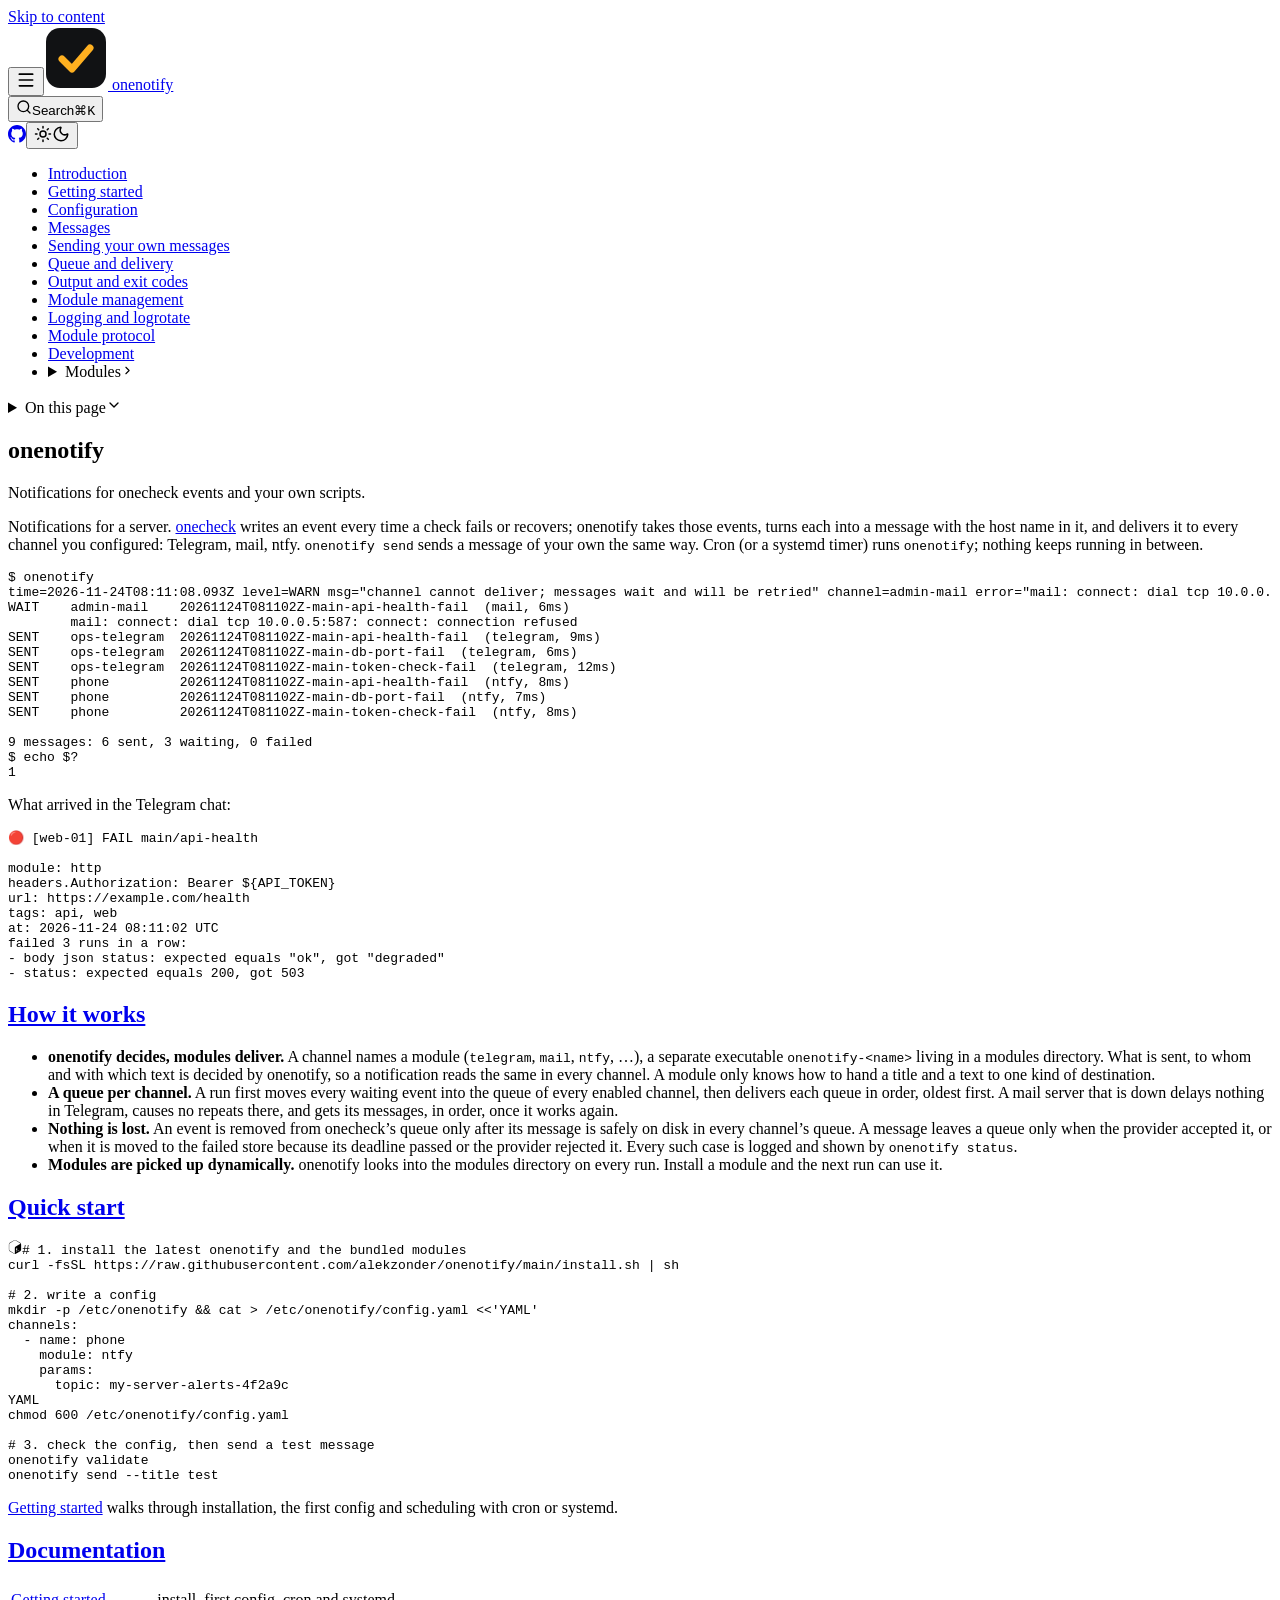
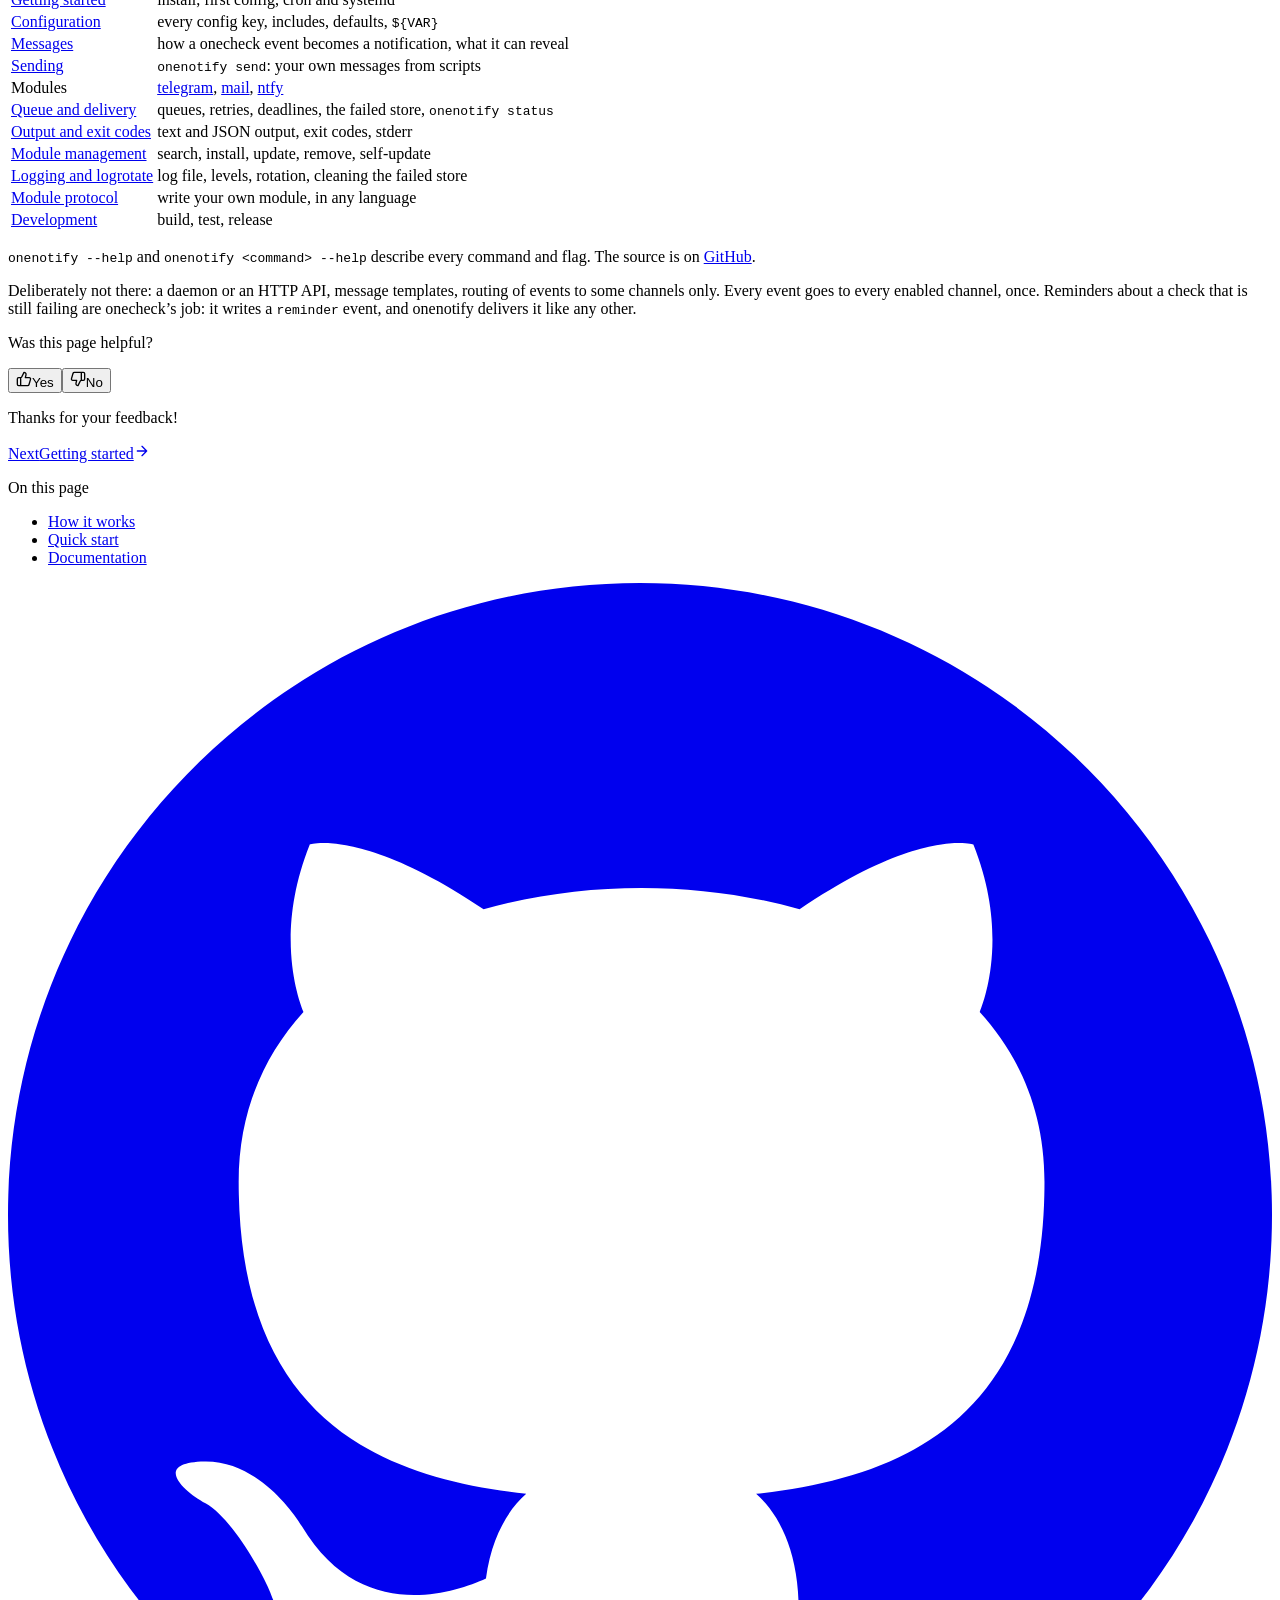
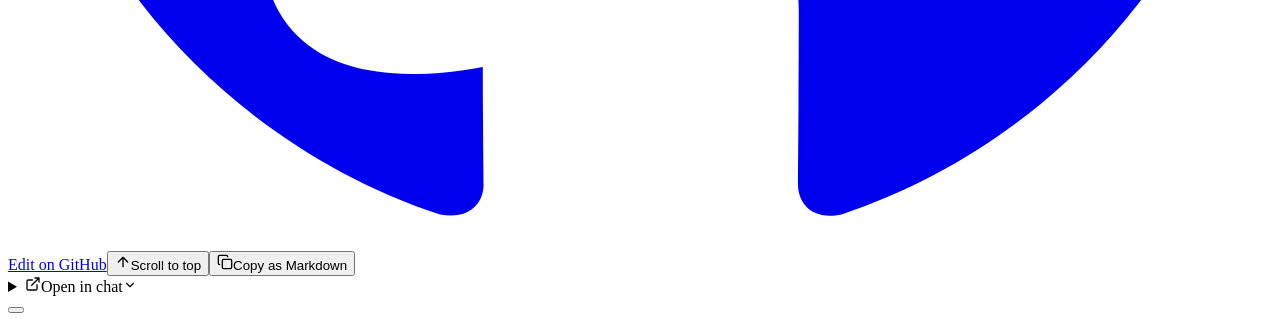
==== commit bca9b98d: "docs: publish 62c308b" ====
--- a/index.html
+++ b/index.html
@@ -130,6 +130,7 @@
 <p><code>onenotify --help</code> and <code>onenotify &lt;command&gt; --help</code> describe every command
 and flag. The source is on <a href="https://github.com/alekzonder/onenotify">GitHub</a>.</p>
 <p>Deliberately not there: a daemon or an HTTP API, message templates, routing
-of events to some channels only, reminders about a check that is still
-failing. Every event goes to every enabled channel, once.</p>
+of events to some channels only. Every event goes to every enabled channel,
+once. Reminders about a check that is still failing are onecheck’s job: it
+writes a <code>reminder</code> event, and onenotify delivers it like any other.</p>
 </article><section aria-label="Was this page helpful?" class="mx-auto mt-12 flex max-w-[42rem] items-center justify-between gap-4 border-border border-t pt-6" data-blume-page-feedback><p class="text-muted-foreground text-sm">Was this page helpful?</p><div class="flex items-center gap-2" data-feedback-actions><button class="inline-flex items-center gap-2 rounded-blume border border-border px-4 py-2 text-foreground text-sm transition-colors hover:border-foreground" data-feedback-value="yes" type="button"><svg aria-hidden="true" height="16" viewBox="0 0 24 24" width="16" xmlns="http://www.w3.org/2000/svg"><path fill="none" stroke="currentColor" stroke-linecap="round" stroke-linejoin="round" stroke-width="2" d="M15 5.88L14 10h5.83a2 2 0 0 1 1.92 2.56l-2.33 8A2 2 0 0 1 17.5 22H4a2 2 0 0 1-2-2v-8a2 2 0 0 1 2-2h2.76a2 2 0 0 0 1.79-1.11L12 2a3.13 3.13 0 0 1 3 3.88M7 10v12"/></svg>Yes</button><button class="inline-flex items-center gap-2 rounded-blume border border-border px-4 py-2 text-foreground text-sm transition-colors hover:border-foreground" data-feedback-value="no" type="button"><svg aria-hidden="true" height="16" viewBox="0 0 24 24" width="16" xmlns="http://www.w3.org/2000/svg"><path fill="none" stroke="currentColor" stroke-linecap="round" stroke-linejoin="round" stroke-width="2" d="M9 18.12L10 14H4.17a2 2 0 0 1-1.92-2.56l2.33-8A2 2 0 0 1 6.5 2H20a2 2 0 0 1 2 2v8a2 2 0 0 1-2 2h-2.76a2 2 0 0 0-1.79 1.11L12 22a3.13 3.13 0 0 1-3-3.88M17 14V2"/></svg>No</button></div><p class="hidden text-muted-foreground text-sm" data-feedback-thanks>Thanks for your feedback!</p></section><script type="module" src="/onenotify/_astro/PageFeedback.astro_astro_type_script_index_0_lang.BBDikj2Q.js"></script><nav aria-label="Pagination" class="mx-auto mt-12 flex max-w-[42rem] justify-between gap-4 border-border border-t pt-6 max-md:flex-col"><span></span><a class="ms-auto flex max-w-[48%] flex-1 items-center justify-end gap-2 rounded-blume border border-border px-4 py-3 text-end text-foreground transition-colors hover:border-foreground max-md:max-w-full" href="/onenotify/getting-started"><span class="min-w-0"><span class="block text-muted-foreground text-xs max-md:hidden">Next</span><span class="block truncate font-medium">Getting started</span></span><svg aria-hidden="true" class="rtl:-scale-x-100" height="16" viewBox="0 0 24 24" width="16" xmlns="http://www.w3.org/2000/svg"><path fill="none" stroke="currentColor" stroke-linecap="round" stroke-linejoin="round" stroke-width="2" d="M5 12h14m-7-7l7 7l-7 7"/></svg></a></nav></main><aside aria-label="On this page" class="sticky top-16 hidden h-[calc(100dvh-4rem)] overflow-y-auto px-4 pt-6 pb-10 text-sm xl:block" data-blume-toc><p class="mb-3 font-semibold text-foreground text-sm">On this page</p><blume-toc class="block"><ul class="m-0 list-none p-0"><li style="padding-inline-start:0rem"><a class="block py-1.5 text-muted-foreground transition-colors hover:text-foreground aria-[current=location]:font-medium aria-[current=location]:text-foreground" href="#how-it-works">How it works</a></li><li style="padding-inline-start:0rem"><a class="block py-1.5 text-muted-foreground transition-colors hover:text-foreground aria-[current=location]:font-medium aria-[current=location]:text-foreground" href="#quick-start">Quick start</a></li><li style="padding-inline-start:0rem"><a class="block py-1.5 text-muted-foreground transition-colors hover:text-foreground aria-[current=location]:font-medium aria-[current=location]:text-foreground" href="#documentation">Documentation</a></li></ul></blume-toc><div class="mt-8 space-y-0.5 border-border border-t pt-4" data-blume-page-actions data-i18n-copied="Copied!" data-i18n-generating="Generating…" data-md="/index.md"><a class="flex w-full items-center gap-2.5 py-1.5 text-start text-muted-foreground text-sm transition-colors hover:text-foreground" href="https://github.com/alekzonder/onenotify/edit/main/docs/index.md" rel="noreferrer" target="_blank"><span><svg class="size-4 shrink-0" fill="currentColor" viewBox="0 0 16 16" xmlns="http://www.w3.org/2000/svg"><path fill-rule="evenodd" clip-rule="evenodd" d="M8 0C3.58 0 0 3.58 0 8C0 11.54 2.29 14.53 5.47 15.59C5.87 15.66 6.02 15.42 6.02 15.21C6.02 15.02 6.01 14.39 6.01 13.72C4 14.09 3.48 13.23 3.32 12.78C3.23 12.55 2.84 11.84 2.5 11.65C2.22 11.5 1.82 11.13 2.49 11.12C3.12 11.11 3.57 11.7 3.72 11.94C4.44 13.15 5.59 12.81 6.05 12.6C6.12 12.08 6.33 11.73 6.56 11.53C4.78 11.33 2.92 10.64 2.92 7.58C2.92 6.71 3.23 5.99 3.74 5.43C3.66 5.23 3.38 4.41 3.82 3.31C3.82 3.31 4.49 3.1 6.02 4.13C6.66 3.95 7.34 3.86 8.02 3.86C8.7 3.86 9.38 3.95 10.02 4.13C11.55 3.09 12.22 3.31 12.22 3.31C12.66 4.41 12.38 5.23 12.3 5.43C12.81 5.99 13.12 6.7 13.12 7.58C13.12 10.65 11.25 11.33 9.47 11.53C9.76 11.78 10.01 12.26 10.01 13.01C10.01 14.08 10 14.94 10 15.21C10 15.42 10.15 15.67 10.55 15.59C13.71 14.53 16 11.53 16 8C16 3.58 12.42 0 8 0Z"/></svg></span>Edit on GitHub</a><button class="flex w-full items-center gap-2.5 py-1.5 text-start text-muted-foreground text-sm transition-colors hover:text-foreground" data-blume-scroll-top type="button"><svg aria-hidden="true" height="16" viewBox="0 0 24 24" width="16" xmlns="http://www.w3.org/2000/svg"><path fill="none" stroke="currentColor" stroke-linecap="round" stroke-linejoin="round" stroke-width="2" d="m5 12l7-7l7 7m-7 7V5"/></svg>Scroll to top</button><button class="flex w-full items-center gap-2.5 py-1.5 text-start text-muted-foreground text-sm transition-colors hover:text-foreground" data-blume-copy-page type="button"><svg aria-hidden="true" height="16" viewBox="0 0 24 24" width="16" xmlns="http://www.w3.org/2000/svg"><g fill="none" stroke="currentColor" stroke-linecap="round" stroke-linejoin="round" stroke-width="2"><rect width="14" height="14" x="8" y="8" rx="2" ry="2"/><path d="M4 16c-1.1 0-2-.9-2-2V4c0-1.1.9-2 2-2h10c1.1 0 2 .9 2 2"/></g></svg><span data-blume-copy-label>Copy as Markdown</span></button><details class="group relative"><summary class="flex w-full items-center gap-2.5 py-1.5 text-start text-muted-foreground text-sm transition-colors hover:text-foreground cursor-pointer list-none [&amp;::-webkit-details-marker]:hidden"><svg aria-hidden="true" height="16" viewBox="0 0 24 24" width="16" xmlns="http://www.w3.org/2000/svg"><path fill="none" stroke="currentColor" stroke-linecap="round" stroke-linejoin="round" stroke-width="2" d="M15 3h6v6m-11 5L21 3m-3 10v6a2 2 0 0 1-2 2H5a2 2 0 0 1-2-2V8a2 2 0 0 1 2-2h6"/></svg>Open in chat<svg aria-hidden="true" class="ms-auto transition-transform group-open:rotate-180" height="14" viewBox="0 0 24 24" width="14" xmlns="http://www.w3.org/2000/svg"><path fill="none" stroke="currentColor" stroke-linecap="round" stroke-linejoin="round" stroke-width="2" d="m6 9l6 6l6-6"/></svg></summary><div class="absolute top-full right-2 z-50 mt-1 w-max min-w-[14rem] max-w-[22rem] rounded-blume border border-border bg-background p-1 shadow-xl" data-blume-menu><a class="flex w-full items-center gap-2.5 rounded-md px-2 py-1.5 text-start text-muted-foreground text-sm transition-colors hover:bg-muted hover:text-foreground" data-open-in="v0" rel="noreferrer" target="_blank"><span><svg class="size-4 shrink-0" fill="currentColor" viewBox="0 0 147 70" xmlns="http://www.w3.org/2000/svg"><path d="M56 50.2031V14H70V60.1562C70 65.5928 65.5928 70 60.1562 70C57.5605 70 54.9982 68.9992 53.1562 67.1573L0 14H19.7969L56 50.2031Z"/><path d="M147 56H133V23.9531L100.953 56H133V70H96.6875C85.8144 70 77 61.1856 77 50.3125V14H91V46.1562L123.156 14H91V0H127.312C138.186 0 147 8.81439 147 19.6875V56Z"/></svg></span><span class="flex-1">Open in v0</span><svg aria-hidden="true" height="13" viewBox="0 0 24 24" width="13" xmlns="http://www.w3.org/2000/svg"><path fill="none" stroke="currentColor" stroke-linecap="round" stroke-linejoin="round" stroke-width="2" d="M15 3h6v6m-11 5L21 3m-3 10v6a2 2 0 0 1-2 2H5a2 2 0 0 1-2-2V8a2 2 0 0 1 2-2h6"/></svg></a><hr class="my-1 border-border border-t"><a class="flex w-full items-center gap-2.5 rounded-md px-2 py-1.5 text-start text-muted-foreground text-sm transition-colors hover:bg-muted hover:text-foreground" data-open-in="chatgpt" rel="noreferrer" target="_blank"><span><svg class="size-4 shrink-0" fill="currentColor" viewBox="0 0 24 24" xmlns="http://www.w3.org/2000/svg"><path d="M22.2819 9.8211a5.9847 5.9847 0 0 0-.5157-4.9108 6.0462 6.0462 0 0 0-6.5098-2.9A6.0651 6.0651 0 0 0 4.9807 4.1818a5.9847 5.9847 0 0 0-3.9977 2.9 6.0462 6.0462 0 0 0 .7427 7.0966 5.98 5.98 0 0 0 .511 4.9107 6.051 6.051 0 0 0 6.5146 2.9001A5.9847 5.9847 0 0 0 13.2599 24a6.0557 6.0557 0 0 0 5.7718-4.2058 5.9894 5.9894 0 0 0 3.9977-2.9001 6.0557 6.0557 0 0 0-.7475-7.0729zm-9.022 12.6081a4.4755 4.4755 0 0 1-2.8764-1.0408l.1419-.0804 4.7783-2.7582a.7948.7948 0 0 0 .3927-.6813v-6.7369l2.02 1.1686a.071.071 0 0 1 .038.052v5.5826a4.504 4.504 0 0 1-4.4945 4.4944zm-9.6607-4.1254a4.4708 4.4708 0 0 1-.5346-3.0137l.142.0852 4.783 2.7582a.7712.7712 0 0 0 .7806 0l5.8428-3.3685v2.3324a.0804.0804 0 0 1-.0332.0615L9.74 19.9502a4.4992 4.4992 0 0 1-6.1408-1.6464zM2.3408 7.8956a4.485 4.485 0 0 1 2.3655-1.9728V11.6a.7664.7664 0 0 0 .3879.6765l5.8144 3.3543-2.0201 1.1685a.0757.0757 0 0 1-.071 0l-4.8303-2.7865A4.504 4.504 0 0 1 2.3408 7.872zm16.5963 3.8558L13.1038 8.364 15.1192 7.2a.0757.0757 0 0 1 .071 0l4.8303 2.7913a4.4944 4.4944 0 0 1-.6765 8.1042v-5.6772a.79.79 0 0 0-.407-.667zm2.0107-3.0231l-.142-.0852-4.7735-2.7818a.7759.7759 0 0 0-.7854 0L9.409 9.2297V6.8974a.0662.0662 0 0 1 .0284-.0615l4.8303-2.7866a4.4992 4.4992 0 0 1 6.6802 4.66zM8.3065 12.863l-2.02-1.1638a.0804.0804 0 0 1-.038-.0567V6.0742a4.4992 4.4992 0 0 1 7.3757-3.4537l-.142.0805L8.704 5.459a.7948.7948 0 0 0-.3927.6813zm1.0976-2.3654l2.602-1.4998 2.6069 1.4998v2.9994l-2.5974 1.4997-2.6067-1.4997Z"/></svg></span><span class="flex-1">Open in ChatGPT</span><svg aria-hidden="true" height="13" viewBox="0 0 24 24" width="13" xmlns="http://www.w3.org/2000/svg"><path fill="none" stroke="currentColor" stroke-linecap="round" stroke-linejoin="round" stroke-width="2" d="M15 3h6v6m-11 5L21 3m-3 10v6a2 2 0 0 1-2 2H5a2 2 0 0 1-2-2V8a2 2 0 0 1 2-2h6"/></svg></a><a class="flex w-full items-center gap-2.5 rounded-md px-2 py-1.5 text-start text-muted-foreground text-sm transition-colors hover:bg-muted hover:text-foreground" data-open-in="claude" rel="noreferrer" target="_blank"><span><svg class="size-4 shrink-0" fill="currentColor" viewBox="0 0 12 12" xmlns="http://www.w3.org/2000/svg"><path clip-rule="evenodd" fill-rule="evenodd" d="M2.3545 7.9775L4.7145 6.654L4.7545 6.539L4.7145 6.475H4.6L4.205 6.451L2.856 6.4145L1.6865 6.366L0.5535 6.305L0.268 6.2445L0 5.892L0.0275 5.716L0.2675 5.5555L0.6105 5.5855L1.3705 5.637L2.5095 5.716L3.3355 5.7645L4.56 5.892H4.7545L4.782 5.8135L4.715 5.7645L4.6635 5.716L3.4845 4.918L2.2085 4.074L1.5405 3.588L1.1785 3.3425L0.9965 3.1115L0.9175 2.6075L1.2455 2.2465L1.686 2.2765L1.7985 2.307L2.245 2.65L3.199 3.388L4.4445 4.3045L4.627 4.4565L4.6995 4.405L4.709 4.3685L4.627 4.2315L3.9495 3.0085L3.2265 1.7635L2.9045 1.2475L2.8195 0.938C2.78711 0.819128 2.76965 0.696687 2.7675 0.5735L3.1415 0.067L3.348 0L3.846 0.067L4.056 0.249L4.366 0.956L4.867 2.0705L5.6445 3.5855L5.8725 4.0345L5.994 4.4505L6.0395 4.578H6.1185V4.505L6.1825 3.652L6.301 2.6045L6.416 1.257L6.456 0.877L6.644 0.422L7.0175 0.176L7.3095 0.316L7.5495 0.6585L7.516 0.8805L7.373 1.806L7.0935 3.2575L6.9115 4.2285H7.0175L7.139 4.1075L7.6315 3.4545L8.4575 2.4225L8.8225 2.0125L9.2475 1.5605L9.521 1.345H10.0375L10.4175 1.9095L10.2475 2.4925L9.7155 3.166L9.275 3.737L8.643 4.587L8.248 5.267L8.2845 5.322L8.3785 5.312L9.8065 5.009L10.578 4.869L11.4985 4.7115L11.915 4.9055L11.9605 5.103L11.7965 5.5065L10.812 5.7495L9.6575 5.9805L7.938 6.387L7.917 6.402L7.9415 6.4325L8.716 6.5055L9.047 6.5235H9.858L11.368 6.636L11.763 6.897L12 7.216L11.9605 7.4585L11.353 7.7685L10.533 7.574L8.6185 7.119L7.9625 6.9545H7.8715V7.0095L8.418 7.5435L9.421 8.4485L10.6755 9.6135L10.739 9.9025L10.578 10.13L10.408 10.1055L9.3055 9.277L8.88 8.9035L7.917 8.0935H7.853V8.1785L8.075 8.503L9.2475 10.2635L9.3085 10.8035L9.2235 10.98L8.9195 11.0865L8.5855 11.0255L7.8985 10.063L7.191 8.9795L6.6195 8.008L6.5495 8.048L6.2125 11.675L6.0545 11.86L5.69 12L5.3865 11.7695L5.2255 11.396L5.3865 10.658L5.581 9.696L5.7385 8.931L5.8815 7.981L5.9665 7.665L5.9605 7.644L5.8905 7.653L5.1735 8.6365L4.0835 10.109L3.2205 11.0315L3.0135 11.1135L2.655 10.9285L2.6885 10.5975L2.889 10.303L4.083 8.785L4.803 7.844L5.268 7.301L5.265 7.222H5.2375L2.066 9.28L1.501 9.353L1.2575 9.125L1.288 8.752L1.4035 8.6305L2.3575 7.9745L2.3545 7.9775Z"/></svg></span><span class="flex-1">Open in Claude</span><svg aria-hidden="true" height="13" viewBox="0 0 24 24" width="13" xmlns="http://www.w3.org/2000/svg"><path fill="none" stroke="currentColor" stroke-linecap="round" stroke-linejoin="round" stroke-width="2" d="M15 3h6v6m-11 5L21 3m-3 10v6a2 2 0 0 1-2 2H5a2 2 0 0 1-2-2V8a2 2 0 0 1 2-2h6"/></svg></a><a class="flex w-full items-center gap-2.5 rounded-md px-2 py-1.5 text-start text-muted-foreground text-sm transition-colors hover:bg-muted hover:text-foreground" data-open-in="t3" rel="noreferrer" target="_blank"><span><svg class="size-4 shrink-0" fill="none" stroke="currentColor" stroke-linecap="round" stroke-linejoin="round" stroke-width="2" viewBox="0 0 24 24" xmlns="http://www.w3.org/2000/svg"><path d="M7.9 20A9 9 0 1 0 4 16.1L2 22Z"/></svg></span><span class="flex-1">Open in T3 Chat</span><svg aria-hidden="true" height="13" viewBox="0 0 24 24" width="13" xmlns="http://www.w3.org/2000/svg"><path fill="none" stroke="currentColor" stroke-linecap="round" stroke-linejoin="round" stroke-width="2" d="M15 3h6v6m-11 5L21 3m-3 10v6a2 2 0 0 1-2 2H5a2 2 0 0 1-2-2V8a2 2 0 0 1 2-2h6"/></svg></a><a class="flex w-full items-center gap-2.5 rounded-md px-2 py-1.5 text-start text-muted-foreground text-sm transition-colors hover:bg-muted hover:text-foreground" data-open-in="scira" rel="noreferrer" target="_blank"><span><svg class="size-4 shrink-0" fill="none" viewBox="0 0 910 934" xmlns="http://www.w3.org/2000/svg"><path d="M647.664 197.775C569.13 189.049 525.5 145.419 516.774 66.8849C508.048 145.419 464.418 189.049 385.884 197.775C464.418 206.501 508.048 250.131 516.774 328.665C525.5 250.131 569.13 206.501 647.664 197.775Z" fill="currentColor" stroke="currentColor" stroke-linejoin="round" stroke-width="8"/><path d="M857.5 508.116C763.259 497.644 710.903 445.288 700.432 351.047C689.961 445.288 637.605 497.644 543.364 508.116C637.605 518.587 689.961 570.943 700.432 665.184C710.903 570.943 763.259 518.587 857.5 508.116Z" stroke="currentColor" stroke-linejoin="round" stroke-width="20"/><path d="M889.949 121.237C831.049 114.692 798.326 81.9698 791.782 23.0692C785.237 81.9698 752.515 114.692 693.614 121.237C752.515 127.781 785.237 160.504 791.782 219.404C798.326 160.504 831.049 127.781 889.949 121.237Z" fill="currentColor" stroke="currentColor" stroke-linejoin="round" stroke-width="8"/><path d="M760.632 764.337C720.719 814.616 669.835 855.1 611.872 882.692C553.91 910.285 490.404 924.255 426.213 923.533C362.022 922.812 298.846 907.419 241.518 878.531C184.19 849.643 134.228 808.026 95.4548 756.863C56.6815 705.7 30.1238 646.346 17.8129 583.343C5.50207 520.339 7.76433 455.354 24.4266 393.359C41.089 331.364 71.7099 274.001 113.947 225.658C156.184 177.315 208.919 139.273 268.117 114.442" stroke="currentColor" stroke-linecap="round" stroke-linejoin="round" stroke-width="30"/></svg></span><span class="flex-1">Open in Scira</span><svg aria-hidden="true" height="13" viewBox="0 0 24 24" width="13" xmlns="http://www.w3.org/2000/svg"><path fill="none" stroke="currentColor" stroke-linecap="round" stroke-linejoin="round" stroke-width="2" d="M15 3h6v6m-11 5L21 3m-3 10v6a2 2 0 0 1-2 2H5a2 2 0 0 1-2-2V8a2 2 0 0 1 2-2h6"/></svg></a><a class="flex w-full items-center gap-2.5 rounded-md px-2 py-1.5 text-start text-muted-foreground text-sm transition-colors hover:bg-muted hover:text-foreground" data-open-in="cursor" rel="noreferrer" target="_blank"><span><svg class="size-4 shrink-0" viewBox="0 0 466.73 532.09" xmlns="http://www.w3.org/2000/svg"><path d="M457.43,125.94L244.42,2.96c-6.84-3.95-15.28-3.95-22.12,0L9.3,125.94c-5.75,3.32-9.3,9.46-9.3,16.11v247.99c0,6.65,3.55,12.79,9.3,16.11l213.01,122.98c6.84,3.95,15.28,3.95,22.12,0l213.01-122.98c5.75-3.32,9.3-9.46,9.3-16.11v-247.99c0-6.65-3.55-12.79-9.3-16.11h-.01ZM444.05,151.99l-205.63,356.16c-1.39,2.4-5.06,1.42-5.06-1.36v-233.21c0-4.66-2.49-8.97-6.53-11.31L24.87,145.67c-2.4-1.39-1.42-5.06,1.36-5.06h411.26c5.84,0,9.49,6.33,6.57,11.39h-.01Z" fill="currentColor"/></svg></span><span class="flex-1">Open in Cursor</span><svg aria-hidden="true" height="13" viewBox="0 0 24 24" width="13" xmlns="http://www.w3.org/2000/svg"><path fill="none" stroke="currentColor" stroke-linecap="round" stroke-linejoin="round" stroke-width="2" d="M15 3h6v6m-11 5L21 3m-3 10v6a2 2 0 0 1-2 2H5a2 2 0 0 1-2-2V8a2 2 0 0 1 2-2h6"/></svg></a></div></details></div><script type="module" src="/onenotify/_astro/PageActions.astro_astro_type_script_index_0_lang.CB78da2R.js"></script></aside></div><button aria-label="Close navigation" class="fixed inset-0 z-[30] hidden cursor-pointer border-0 bg-black/40 [:where([data-blume-nav-open])_&amp;]:block lg:hidden" data-blume-nav-toggle type="button"></button><script type="module" src="/onenotify/_astro/RootLayout.astro_astro_type_script_index_0_lang.DqvGmMZb.js"></script></body></html>
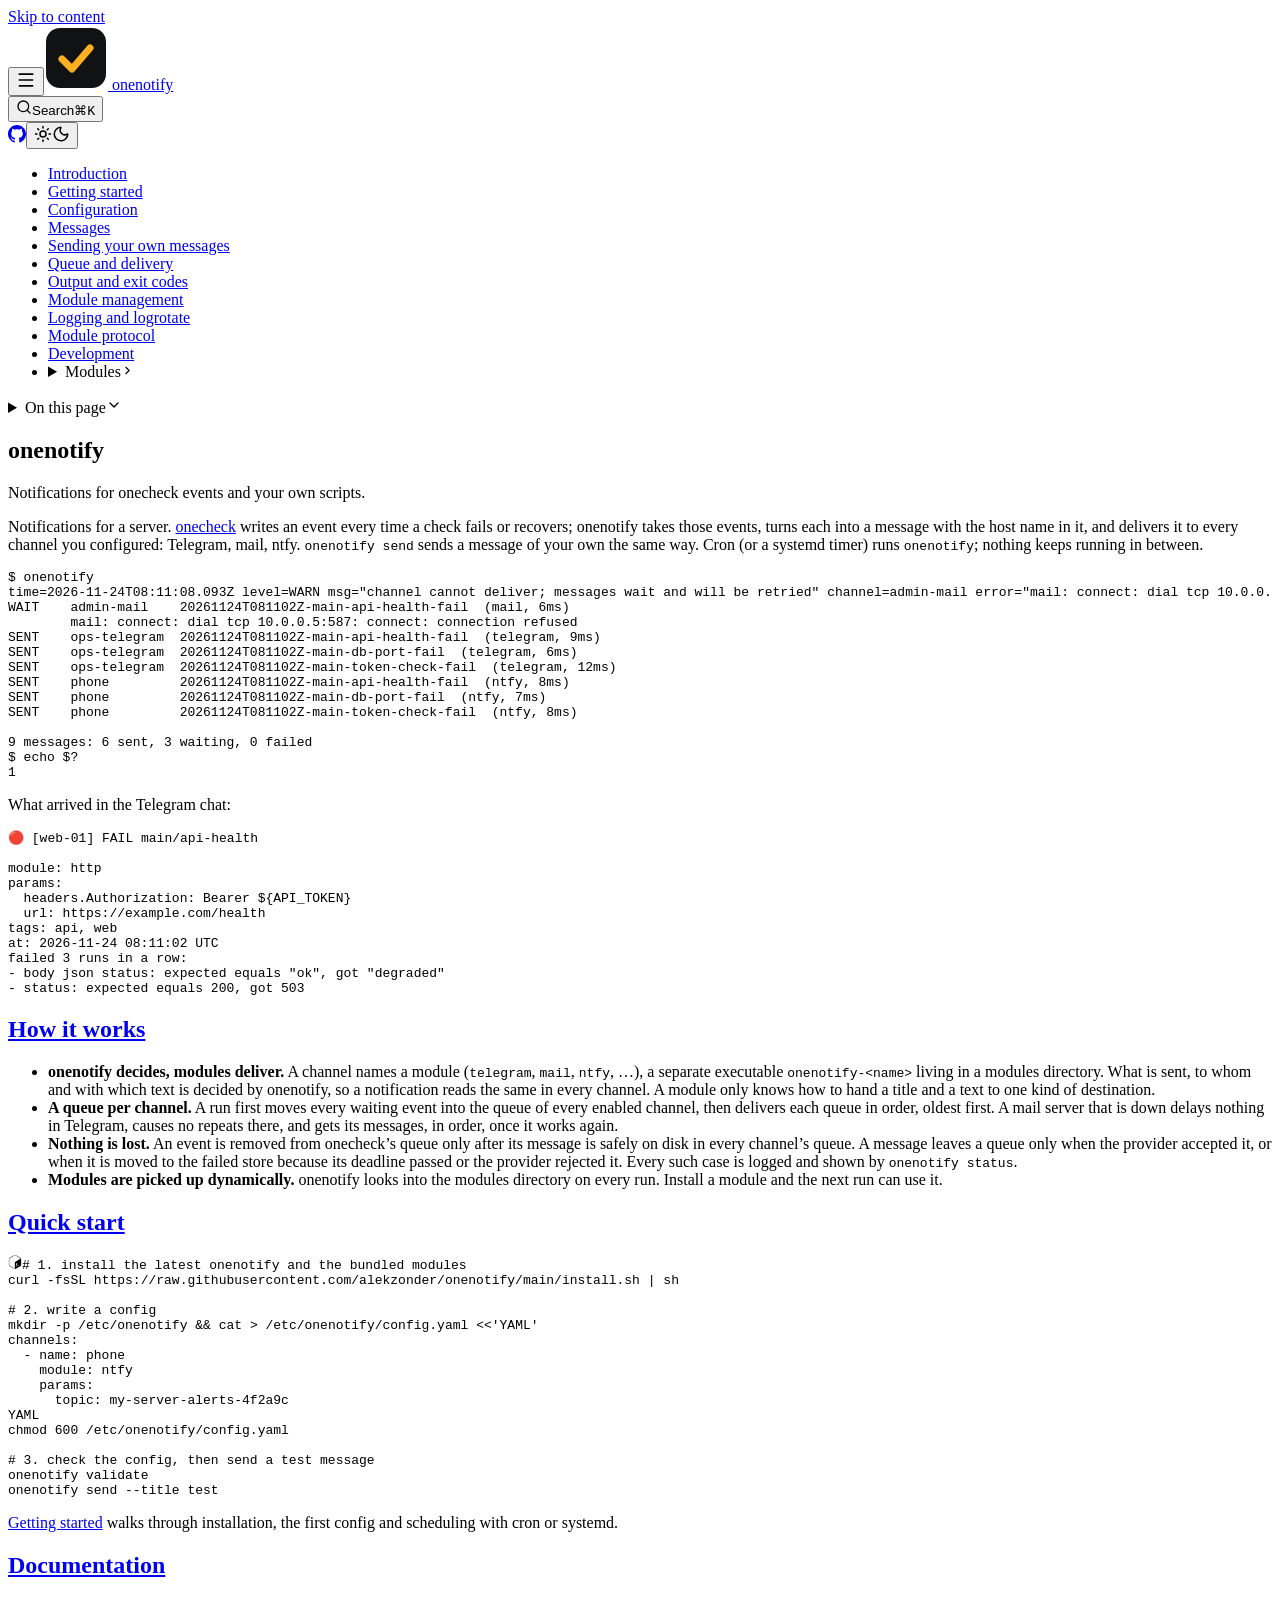
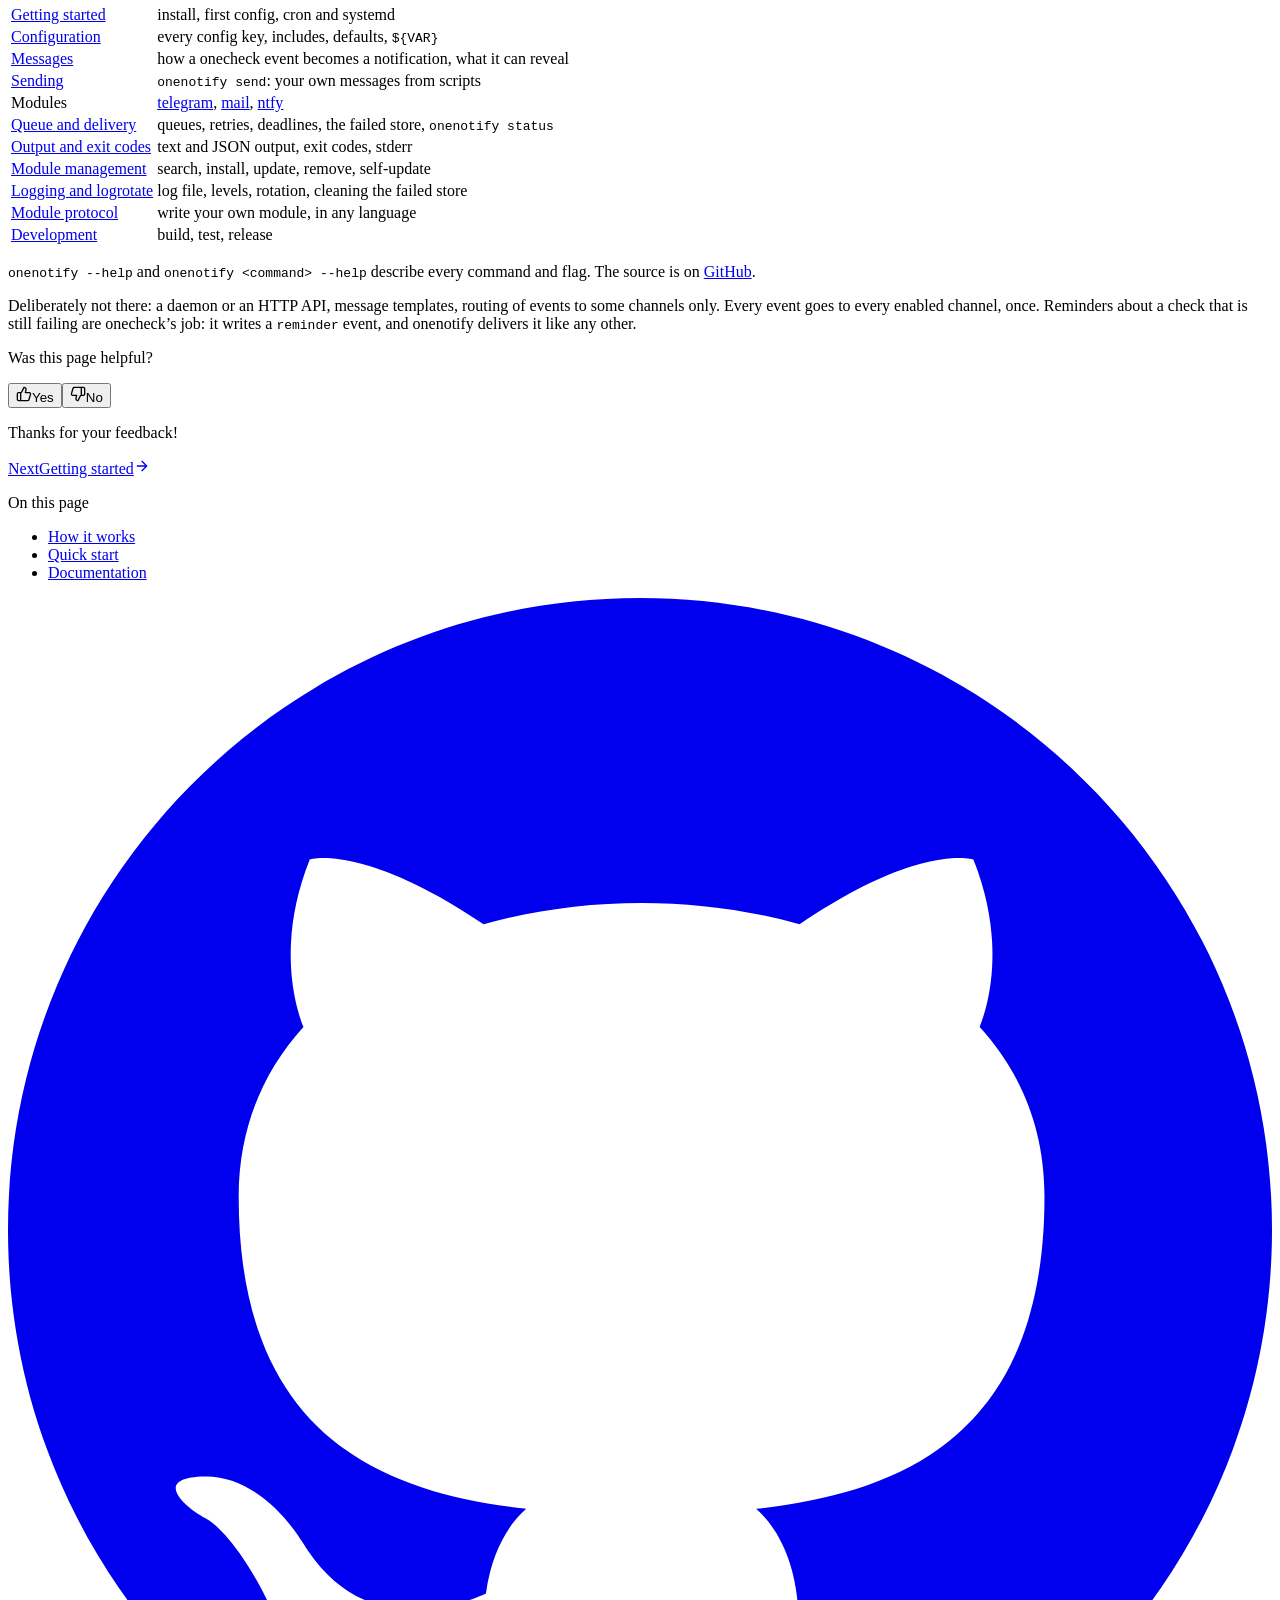
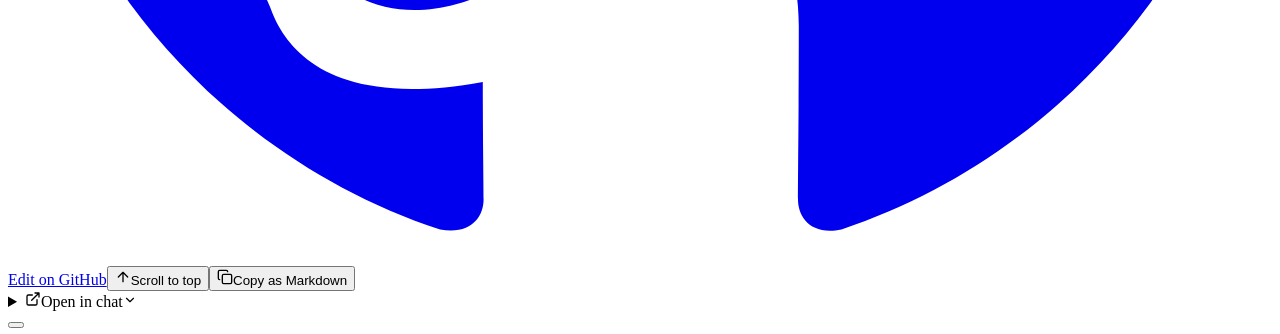
==== commit d4f75b9c: "docs: publish fdca165" ====
--- a/index.html
+++ b/index.html
@@ -26,8 +26,9 @@
 <pre class="astro-code astro-code-themes github-light github-dark" style="--shiki-light:#24292e;--shiki-dark:#e1e4e8;--shiki-light-bg:#fff;--shiki-dark-bg:#24292e; overflow-x: auto;" tabindex="0" data-language="plaintext"><code><span class="line"><span>🔴 [web-01] FAIL main/api-health</span></span>
 <span class="line"><span></span></span>
 <span class="line"><span>module: http</span></span>
-<span class="line"><span>headers.Authorization: Bearer ${API_TOKEN}</span></span>
-<span class="line"><span>url: https://example.com/health</span></span>
+<span class="line"><span>params:</span></span>
+<span class="line"><span>  headers.Authorization: Bearer ${API_TOKEN}</span></span>
+<span class="line"><span>  url: https://example.com/health</span></span>
 <span class="line"><span>tags: api, web</span></span>
 <span class="line"><span>at: 2026-11-24 08:11:02 UTC</span></span>
 <span class="line"><span>failed 3 runs in a row:</span></span>
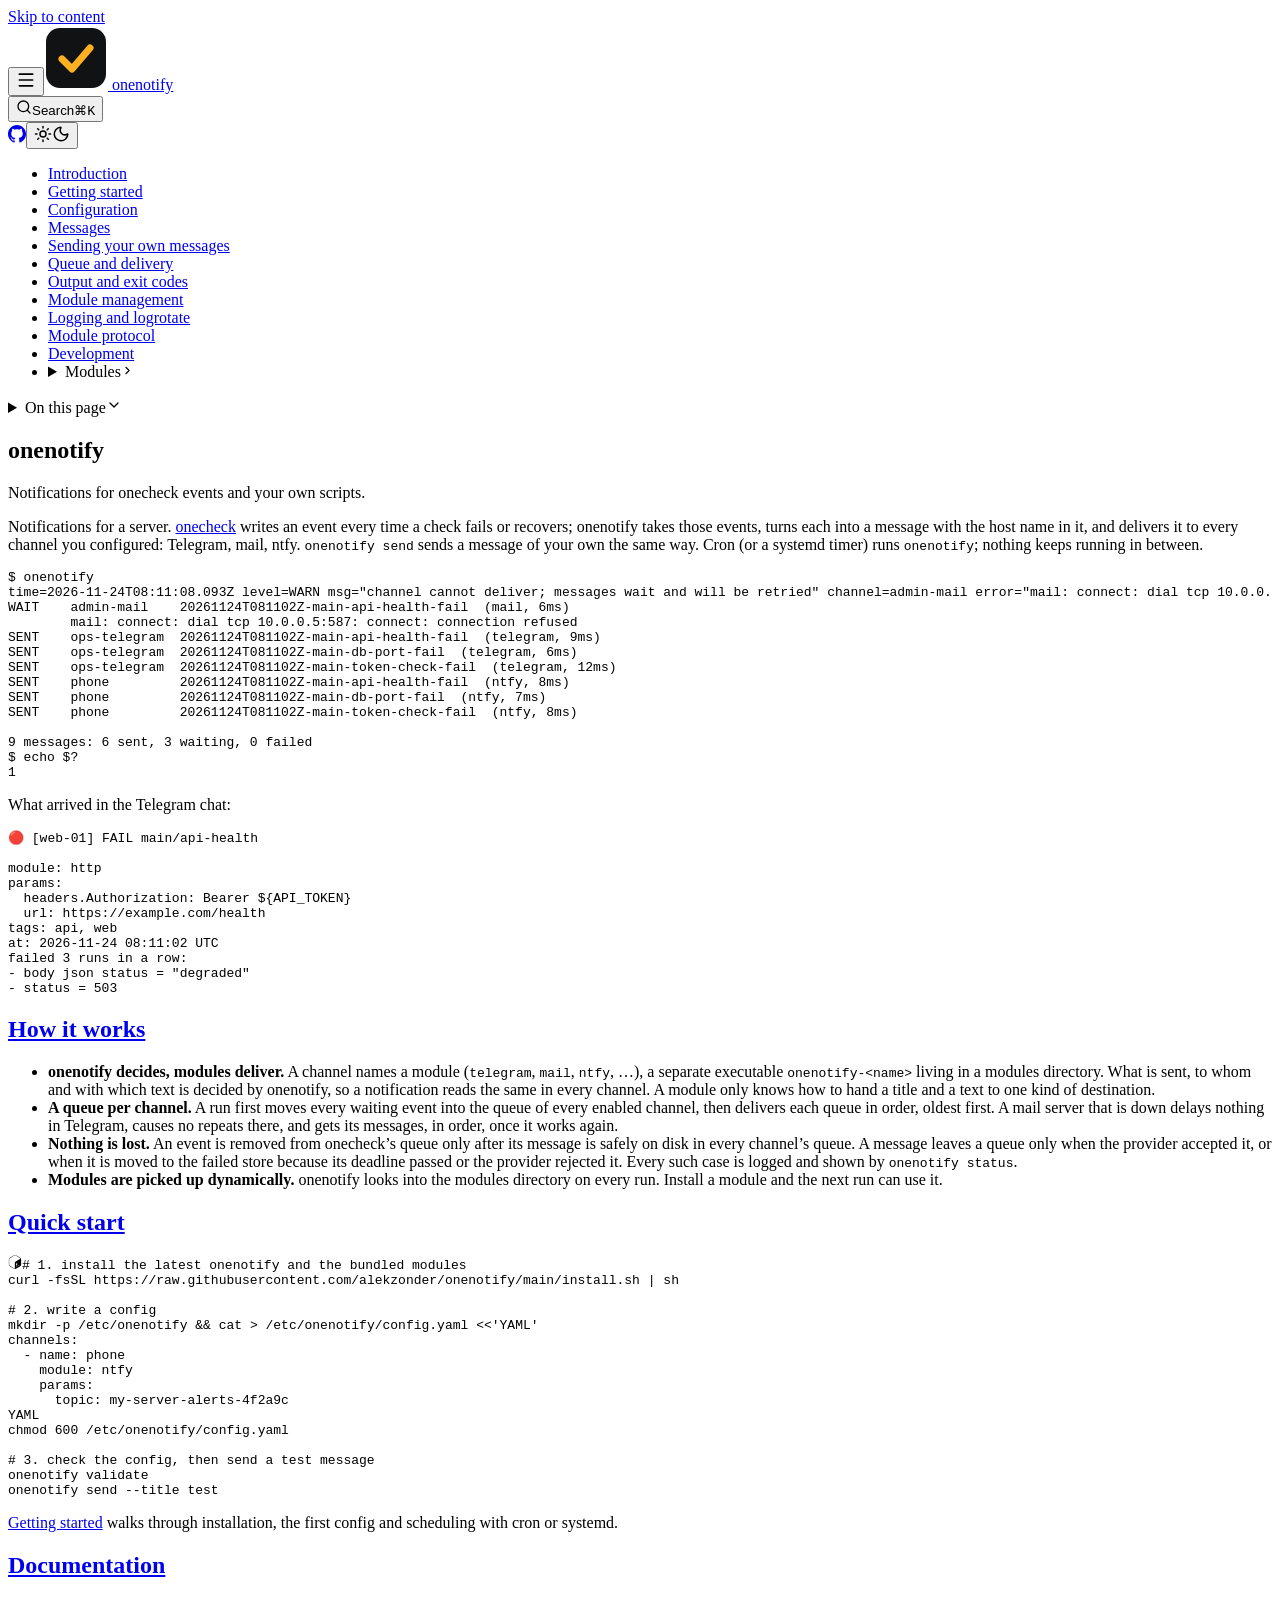
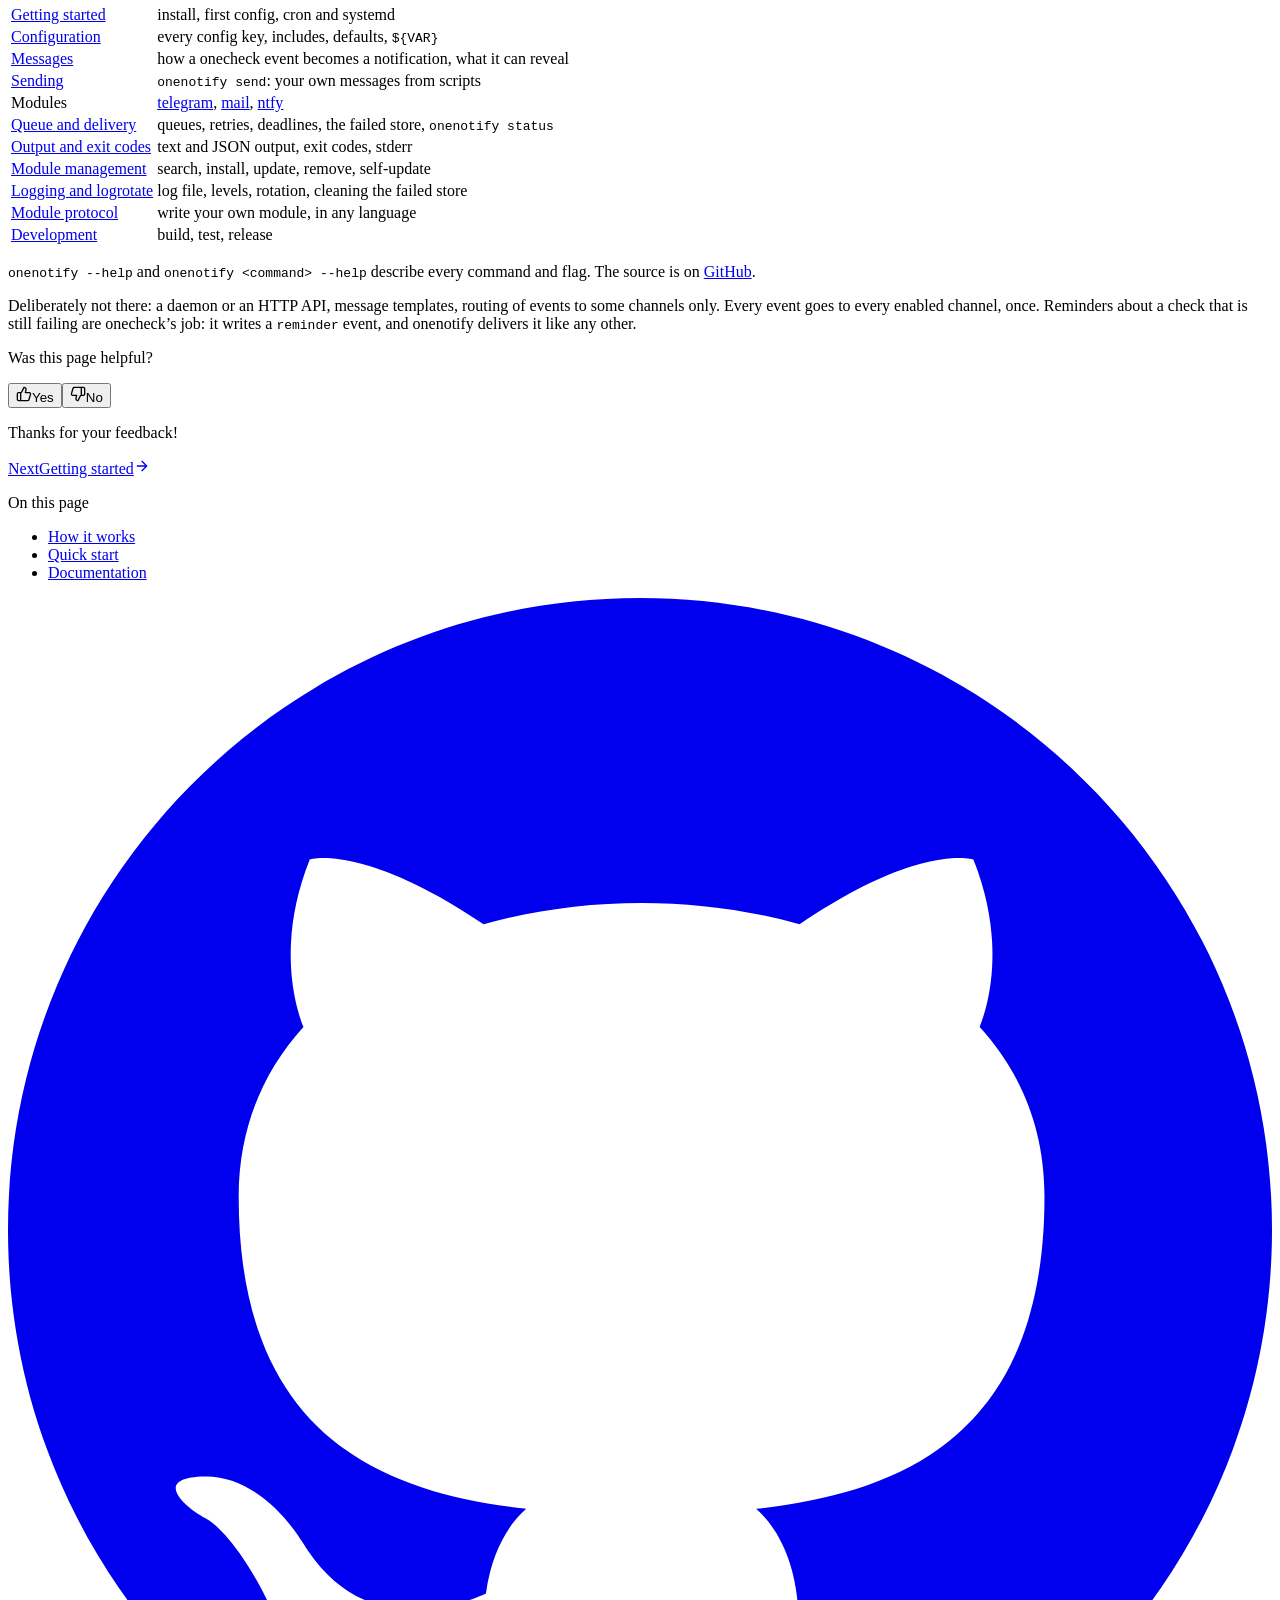
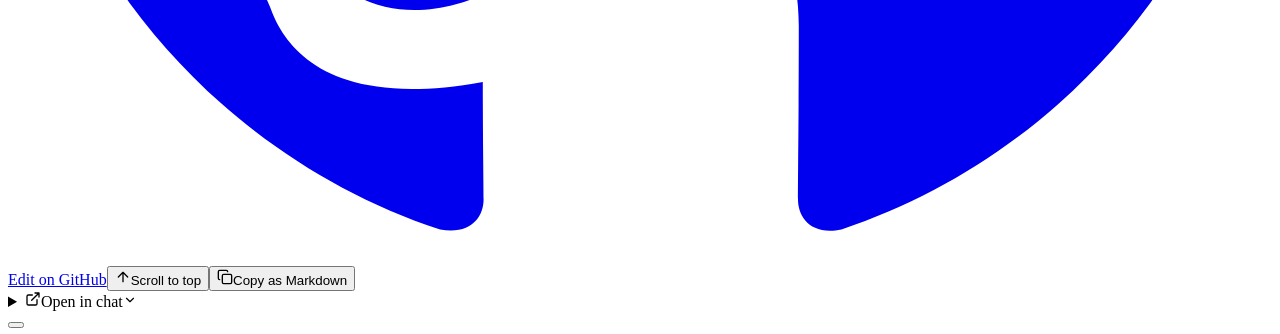
==== commit ce6f92c5: "docs: publish 9c9ae5a" ====
--- a/index.html
+++ b/index.html
@@ -32,8 +32,8 @@
 <span class="line"><span>tags: api, web</span></span>
 <span class="line"><span>at: 2026-11-24 08:11:02 UTC</span></span>
 <span class="line"><span>failed 3 runs in a row:</span></span>
-<span class="line"><span>- body json status: expected equals "ok", got "degraded"</span></span>
-<span class="line"><span>- status: expected equals 200, got 503</span></span></code></pre>
+<span class="line"><span>- body json status = "degraded"</span></span>
+<span class="line"><span>- status = 503</span></span></code></pre>
 <h2 id="how-it-works"><a class="blume-heading-anchor" href="#how-it-works">How it works</a></h2>
 <ul>
 <li><strong>onenotify decides, modules deliver.</strong> A channel names a module
